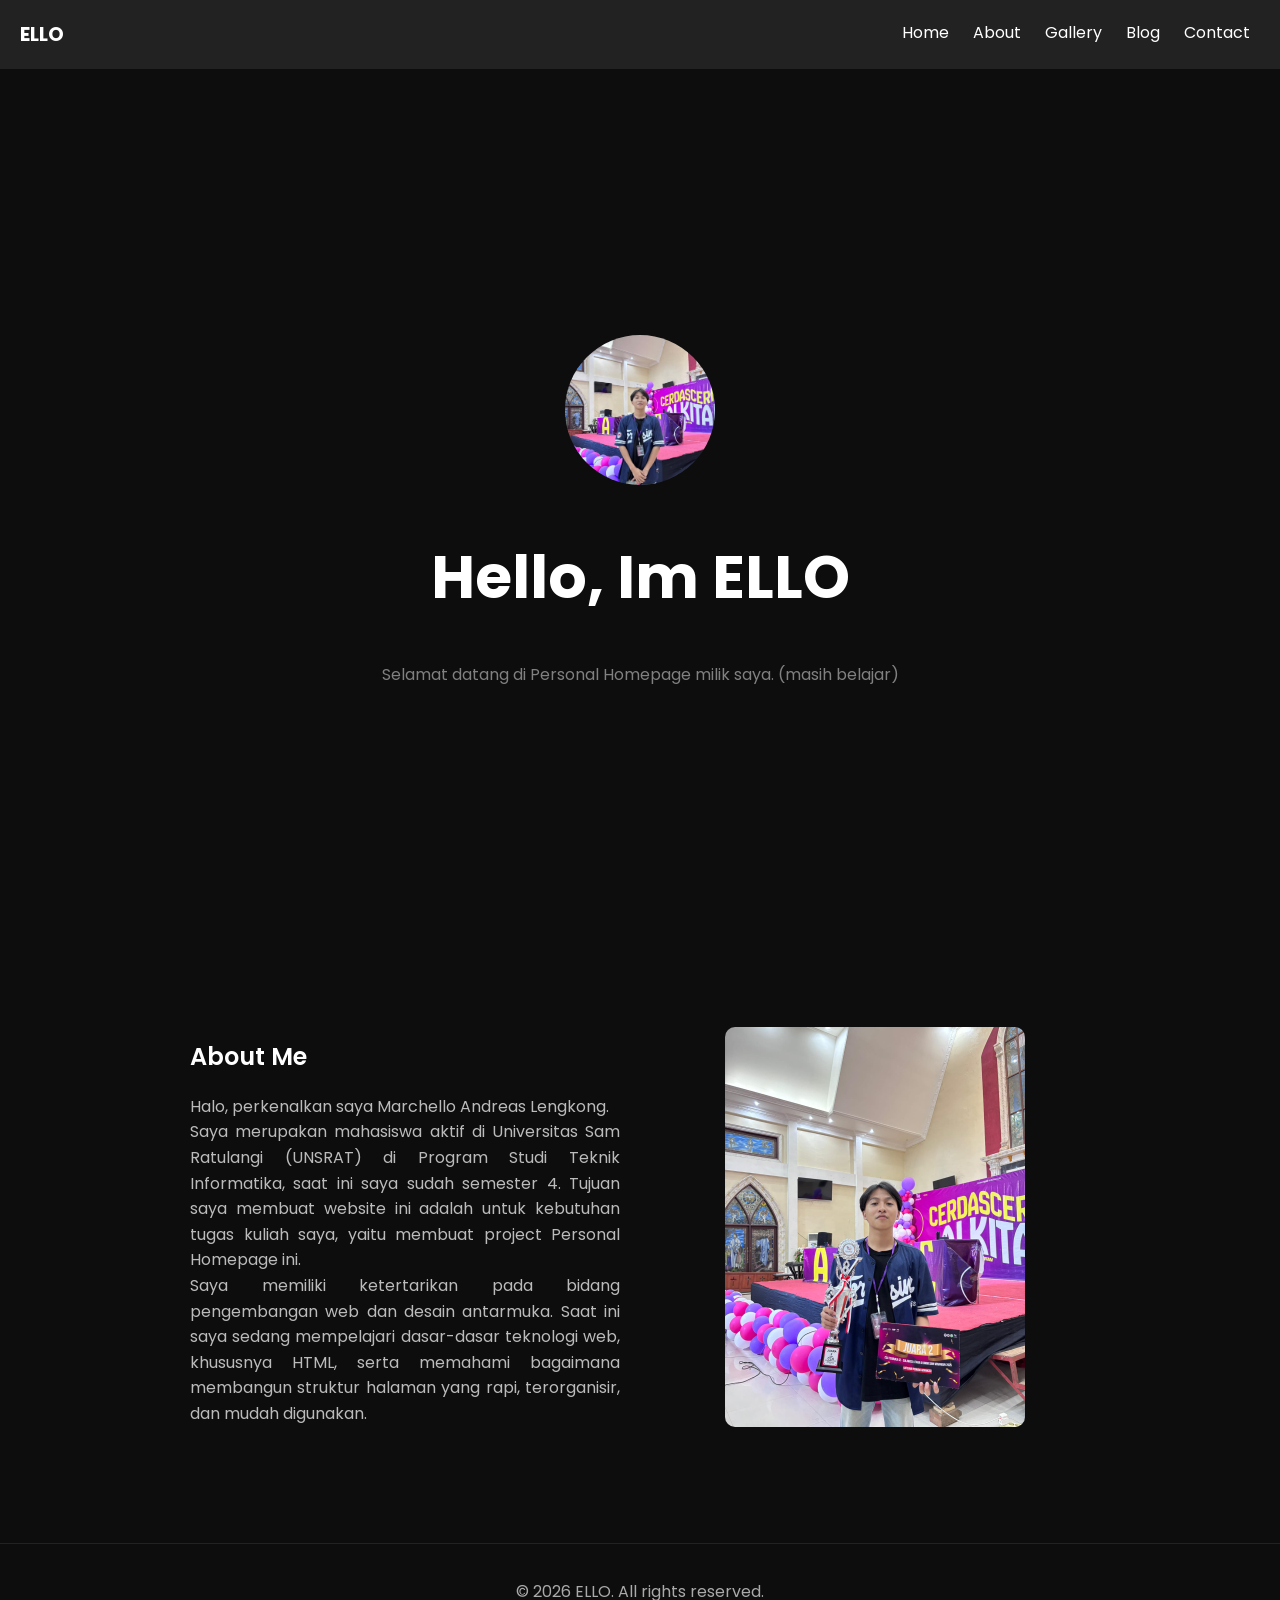
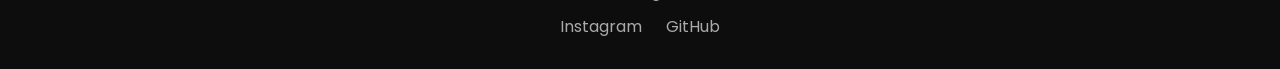
==== index.html @ 56983ca2 "mengubah bagian home" ====
<!DOCTYPE html>
<html lang="en">
<head>
    <meta charset="UTF-8">
    <meta name="viewport" content="width=device-width, initial-scale=1.0">
    <title>Personal Homepage</title>
    <link href="https://fonts.googleapis.com/css2?family=Poppins:wght@300;400;600&display=swap" rel="stylesheet">

</head>
<body style="margin:0; font-family: 'Poppins' ; background:#0d0d0d; color:white;">

<!-- NAVBAR -->
<div style="display:flex; justify-content:space-between; padding:20px; background-color: #222;">
    <a href="#" style="text-decoration: none; color:white; font-weight: bold; font-size: larger;">ELLO</a>
    <div >
        
        <a href="index.html" style="color:white; margin:10px; text-decoration: none;">Home</a>
        <a href="#about" style="color:white; margin:10px; text-decoration: none;">About</a>
        <a href="gallery.html" style="color:white; margin:10px; text-decoration: none;">Gallery</a>
        <a href="blog.html" style="color:white; margin:10px; text-decoration: none;">Blog</a>
        <a href="contact.html" style="color:white; margin:10px; text-decoration: none;">Contact</a>
        
    </div>
</div>

<!-- HERO -->
<div style="height:100vh; display:flex; align-items:center; justify-content:center; text-align:center;">
    <div>
        <img src="images/profile.jpeg" 
             style="width:150px; height:150px; border-radius:50%; object-fit:cover; margin-bottom:px;">
        <h1 style="font-size:60px;">Hello, Im ELLO
        </h1>
        <p style="color:gray;">Selamat datang di Personal Homepage milik saya. (masih belajar)</p>
    </div>
</div>

<!-- ABOUT -->
<div id="about" style="padding:50px; max-width:900px; margin:auto; display:flex; align-items:center; gap:40px;">

    <div style="flex:1;">
        <h2 style="font-weight:600;">About Me</h2>
        <p style="text-align: justify; color:#bbb; line-height:1.6;">
        Halo, perkenalkan saya Marchello Andreas Lengkong. <br>Saya merupakan mahasiswa aktif di Universitas Sam Ratulangi (UNSRAT) di Program Studi Teknik Informatika, saat ini saya sudah semester 4.  Tujuan saya membuat website ini adalah untuk kebutuhan tugas kuliah saya, yaitu membuat project Personal Homepage ini. 
        <br>Saya memiliki ketertarikan pada bidang pengembangan web dan desain antarmuka. Saat ini saya sedang mempelajari dasar-dasar teknologi web, khususnya HTML, serta memahami bagaimana membangun struktur halaman yang rapi, terorganisir, dan mudah digunakan.
    </p>
    </div>

    <div style="flex:1; text-align:center;">
        <img src="images/about.jpeg" 
             style="width:100%; max-width:300px; border-radius:10px; object-fit:cover;">
    </div>
</div>


<!-- FOOTER -->
<footer style="background:#0d0d0d; padding:30px; text-align:center; border-top:1px solid #222; margin-top:50px;">
    
    <p style="margin:5px; color:#aaa;">
        © 2026 ELLO. All rights reserved.
    </p>

    <div style="margin-top:10px;">
        <a href="https://www.instagram.com/ellolengkong" style="color:#aaa; margin:0 10px; text-decoration:none;">Instagram</a>
        <a href="https://github.com/ellolengkong" style="color:#aaa; margin:0 10px; text-decoration:none;">GitHub</a>
    </div>
</footer>
</body>
</html>
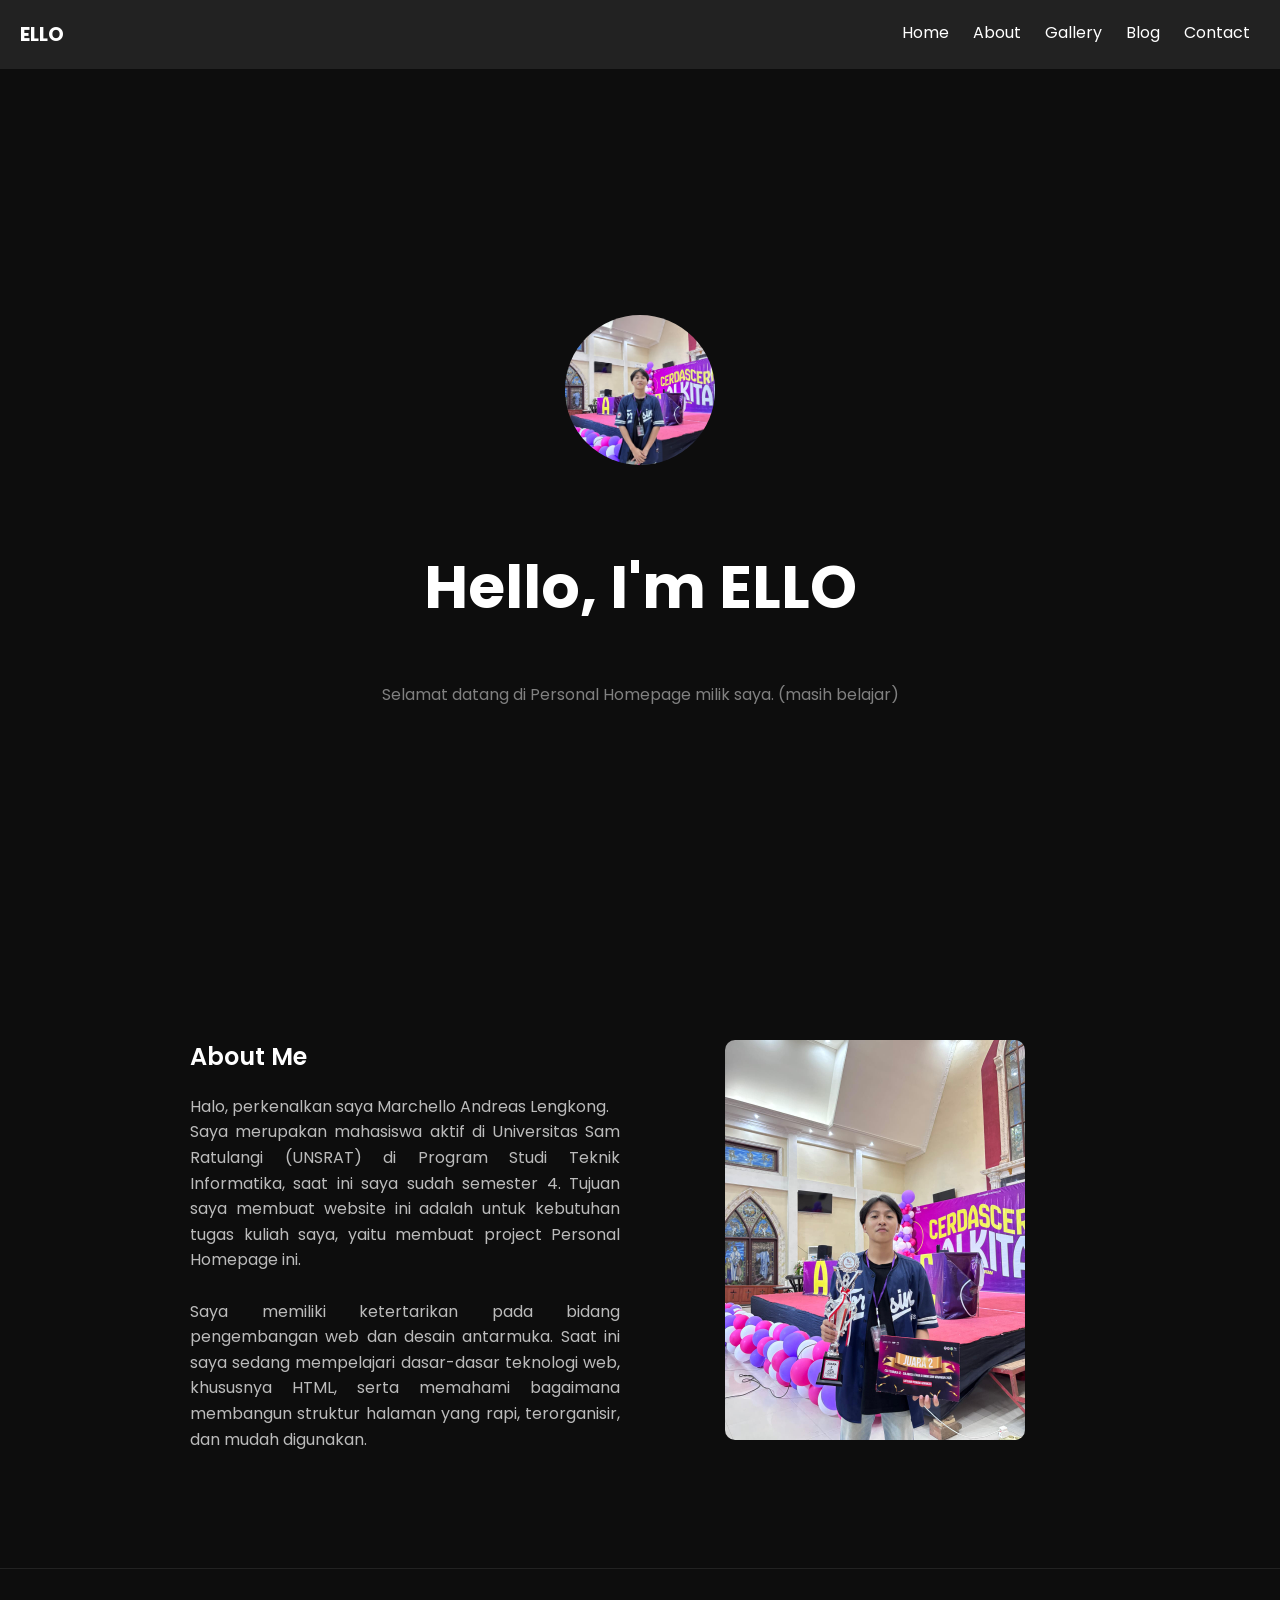
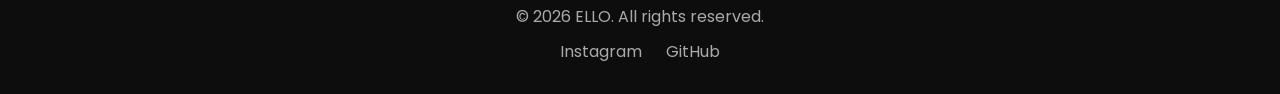
==== commit 3786aec9: "Mengubah format menjadi HTML 5" ====
--- a/index.html
+++ b/index.html
@@ -4,53 +4,62 @@
     <meta charset="UTF-8">
     <meta name="viewport" content="width=device-width, initial-scale=1.0">
     <title>Personal Homepage</title>
+
     <link href="https://fonts.googleapis.com/css2?family=Poppins:wght@300;400;600&display=swap" rel="stylesheet">
+</head>
 
-</head>
-<body style="margin:0; font-family: 'Poppins' ; background:#0d0d0d; color:white;">
+<body style="margin:0; font-family:'Poppins', sans-serif; background:#0d0d0d; color:white;">
 
-<!-- NAVBAR -->
-<div style="display:flex; justify-content:space-between; padding:20px; background-color: #222;">
-    <a href="#" style="text-decoration: none; color:white; font-weight: bold; font-size: larger;">ELLO</a>
-    <div >
-        
-        <a href="index.html" style="color:white; margin:10px; text-decoration: none;">Home</a>
-        <a href="#about" style="color:white; margin:10px; text-decoration: none;">About</a>
-        <a href="gallery.html" style="color:white; margin:10px; text-decoration: none;">Gallery</a>
-        <a href="blog.html" style="color:white; margin:10px; text-decoration: none;">Blog</a>
-        <a href="contact.html" style="color:white; margin:10px; text-decoration: none;">Contact</a>
-        
-    </div>
-</div>
+<!-- HEADER -->
+<header style="display:flex; justify-content:space-between; padding:20px; background:#222;">
+    <a href="#" style="text-decoration:none; color:white; font-weight:bold; font-size:larger;">ELLO</a>
 
-<!-- HERO -->
-<div style="height:100vh; display:flex; align-items:center; justify-content:center; text-align:center;">
-    <div>
-        <img src="images/profile.jpeg" 
-             style="width:150px; height:150px; border-radius:50%; object-fit:cover; margin-bottom:px;">
-        <h1 style="font-size:60px;">Hello, Im ELLO
-        </h1>
-        <p style="color:gray;">Selamat datang di Personal Homepage milik saya. (masih belajar)</p>
-    </div>
-</div>
+    <nav>
+        <a href="index.html" style="color:white; margin:10px; text-decoration:none;">Home</a>
+        <a href="#about" style="color:white; margin:10px; text-decoration:none;">About</a>
+        <a href="gallery.html" style="color:white; margin:10px; text-decoration:none;">Gallery</a>
+        <a href="blog.html" style="color:white; margin:10px; text-decoration:none;">Blog</a>
+        <a href="contact.html" style="color:white; margin:10px; text-decoration:none;">Contact</a>
+    </nav>
+</header>
 
-<!-- ABOUT -->
-<div id="about" style="padding:50px; max-width:900px; margin:auto; display:flex; align-items:center; gap:40px;">
+<!-- MAIN CONTENT -->
+<main>
 
-    <div style="flex:1;">
-        <h2 style="font-weight:600;">About Me</h2>
-        <p style="text-align: justify; color:#bbb; line-height:1.6;">
-        Halo, perkenalkan saya Marchello Andreas Lengkong. <br>Saya merupakan mahasiswa aktif di Universitas Sam Ratulangi (UNSRAT) di Program Studi Teknik Informatika, saat ini saya sudah semester 4.  Tujuan saya membuat website ini adalah untuk kebutuhan tugas kuliah saya, yaitu membuat project Personal Homepage ini. 
-        <br>Saya memiliki ketertarikan pada bidang pengembangan web dan desain antarmuka. Saat ini saya sedang mempelajari dasar-dasar teknologi web, khususnya HTML, serta memahami bagaimana membangun struktur halaman yang rapi, terorganisir, dan mudah digunakan.
-    </p>
-    </div>
+    <!-- HERO -->
+    <section style="height:100vh; display:flex; align-items:center; justify-content:center; text-align:center;">
+        <div>
+            <img src="images/profile.jpeg"
+                 style="width:150px; height:150px; border-radius:50%; object-fit:cover; margin-bottom:20px;">
 
-    <div style="flex:1; text-align:center;">
-        <img src="images/about.jpeg" 
-             style="width:100%; max-width:300px; border-radius:10px; object-fit:cover;">
-    </div>
-</div>
+            <h1 style="font-size:60px;">Hello, I'm ELLO</h1>
+            <p style="color:gray;">Selamat datang di Personal Homepage milik saya. (masih belajar)</p>
+        </div>
+    </section>
 
+    <!-- ABOUT -->
+    <section id="about" style="padding:50px; max-width:900px; margin:auto; display:flex; align-items:center; gap:40px;">
+
+        <!-- TEXT -->
+        <article style="flex:1;">
+            <h2 style="font-weight:600;">About Me</h2>
+            <p style="text-align:justify; color:#bbb; line-height:1.6;">
+                Halo, perkenalkan saya Marchello Andreas Lengkong. <br>
+                Saya merupakan mahasiswa aktif di Universitas Sam Ratulangi (UNSRAT) di Program Studi Teknik Informatika, saat ini saya sudah semester 4. Tujuan saya membuat website ini adalah untuk kebutuhan tugas kuliah saya, yaitu membuat project Personal Homepage ini.
+                <br><br>
+                Saya memiliki ketertarikan pada bidang pengembangan web dan desain antarmuka. Saat ini saya sedang mempelajari dasar-dasar teknologi web, khususnya HTML, serta memahami bagaimana membangun struktur halaman yang rapi, terorganisir, dan mudah digunakan.
+            </p>
+        </article>
+
+        <!-- IMAGE -->
+        <aside style="flex:1; text-align:center;">
+            <img src="images/about.jpeg"
+                 style="width:100%; max-width:300px; border-radius:10px; object-fit:cover;">
+        </aside>
+
+    </section>
+
+</main>
 
 <!-- FOOTER -->
 <footer style="background:#0d0d0d; padding:30px; text-align:center; border-top:1px solid #222; margin-top:50px;">
@@ -63,6 +72,8 @@
         <a href="https://www.instagram.com/ellolengkong" style="color:#aaa; margin:0 10px; text-decoration:none;">Instagram</a>
         <a href="https://github.com/ellolengkong" style="color:#aaa; margin:0 10px; text-decoration:none;">GitHub</a>
     </div>
+
 </footer>
+
 </body>
 </html>
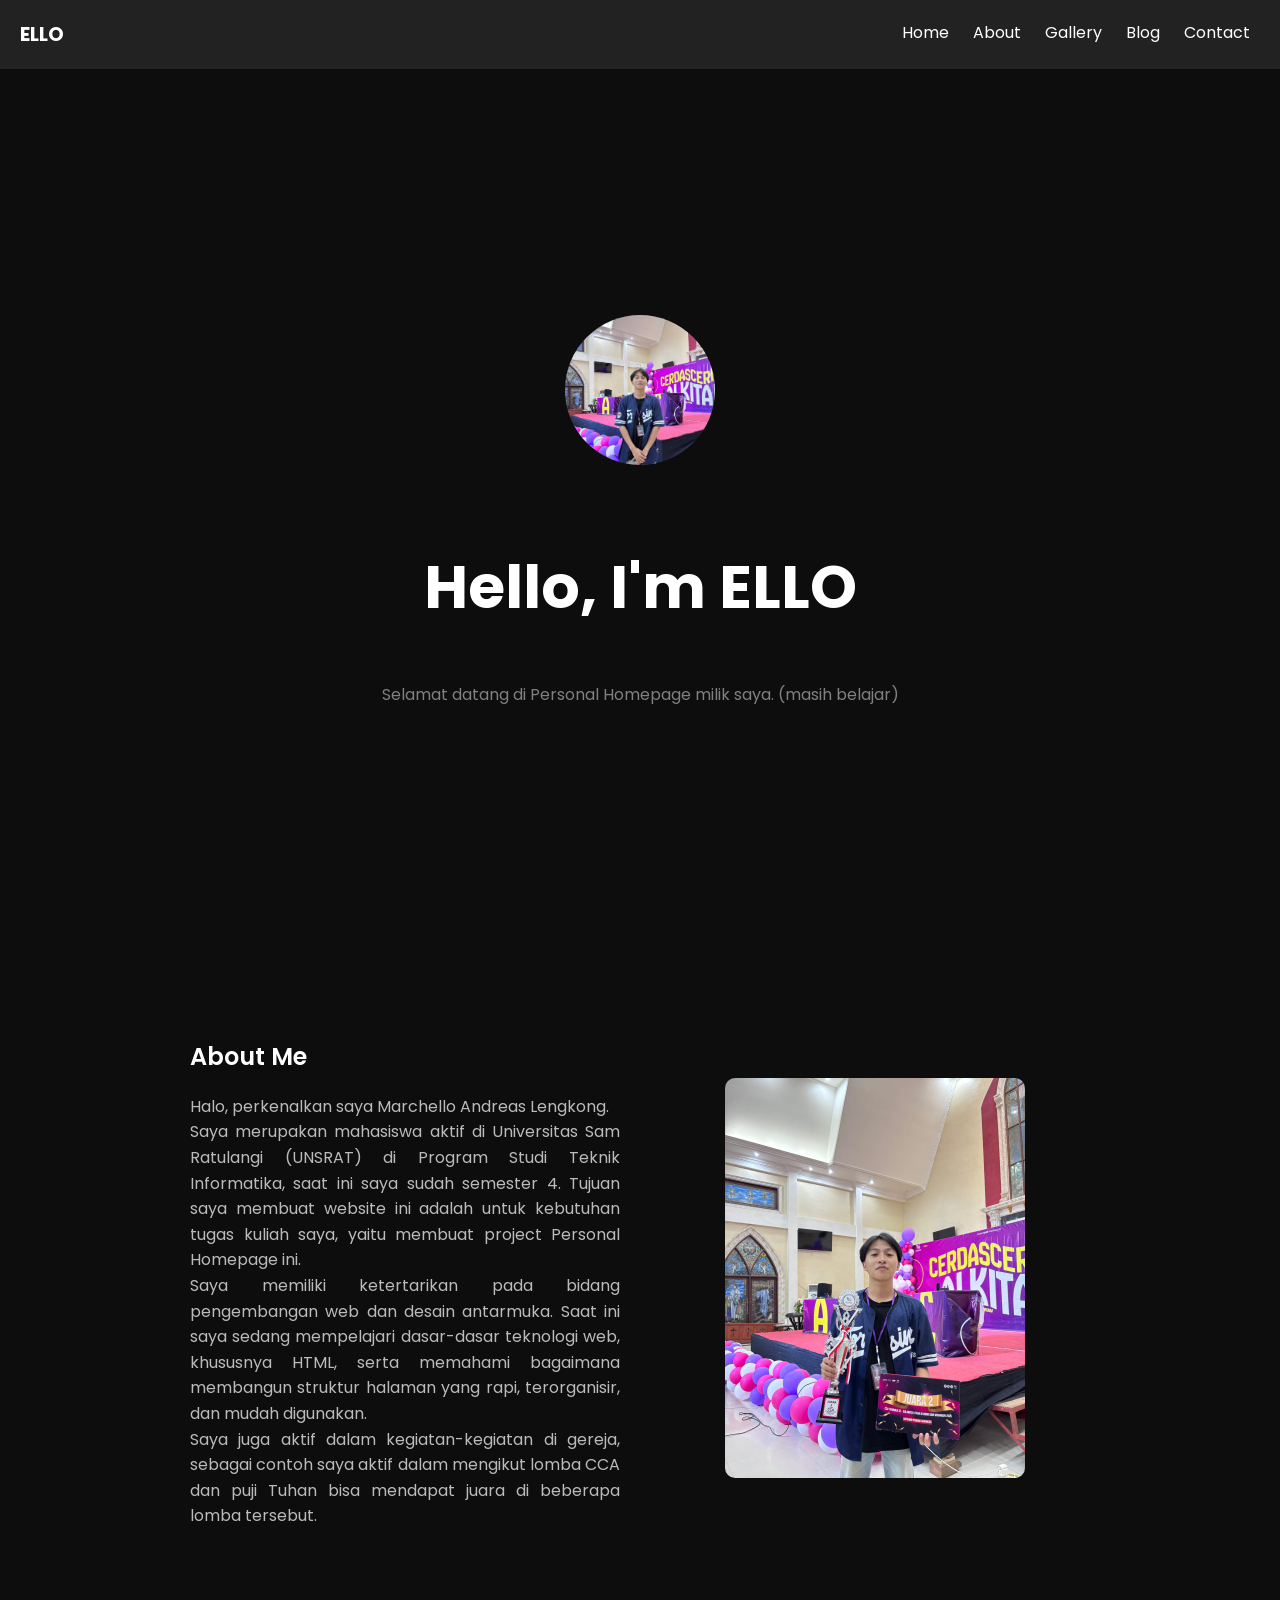
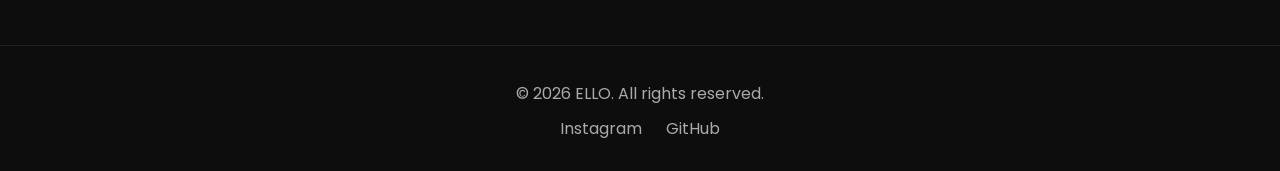
==== commit 18f3aab6: "menambah bagian About" ====
--- a/index.html
+++ b/index.html
@@ -46,8 +46,9 @@
             <p style="text-align:justify; color:#bbb; line-height:1.6;">
                 Halo, perkenalkan saya Marchello Andreas Lengkong. <br>
                 Saya merupakan mahasiswa aktif di Universitas Sam Ratulangi (UNSRAT) di Program Studi Teknik Informatika, saat ini saya sudah semester 4. Tujuan saya membuat website ini adalah untuk kebutuhan tugas kuliah saya, yaitu membuat project Personal Homepage ini.
-                <br><br>
-                Saya memiliki ketertarikan pada bidang pengembangan web dan desain antarmuka. Saat ini saya sedang mempelajari dasar-dasar teknologi web, khususnya HTML, serta memahami bagaimana membangun struktur halaman yang rapi, terorganisir, dan mudah digunakan.
+                <br>
+                Saya memiliki ketertarikan pada bidang pengembangan web dan desain antarmuka. Saat ini saya sedang mempelajari dasar-dasar teknologi web, khususnya HTML, serta memahami bagaimana membangun struktur halaman yang rapi, terorganisir, dan mudah digunakan.<br>
+                Saya juga aktif dalam kegiatan-kegiatan di gereja, sebagai contoh saya aktif dalam mengikut lomba CCA dan puji Tuhan bisa mendapat juara di beberapa lomba tersebut.
             </p>
         </article>
 
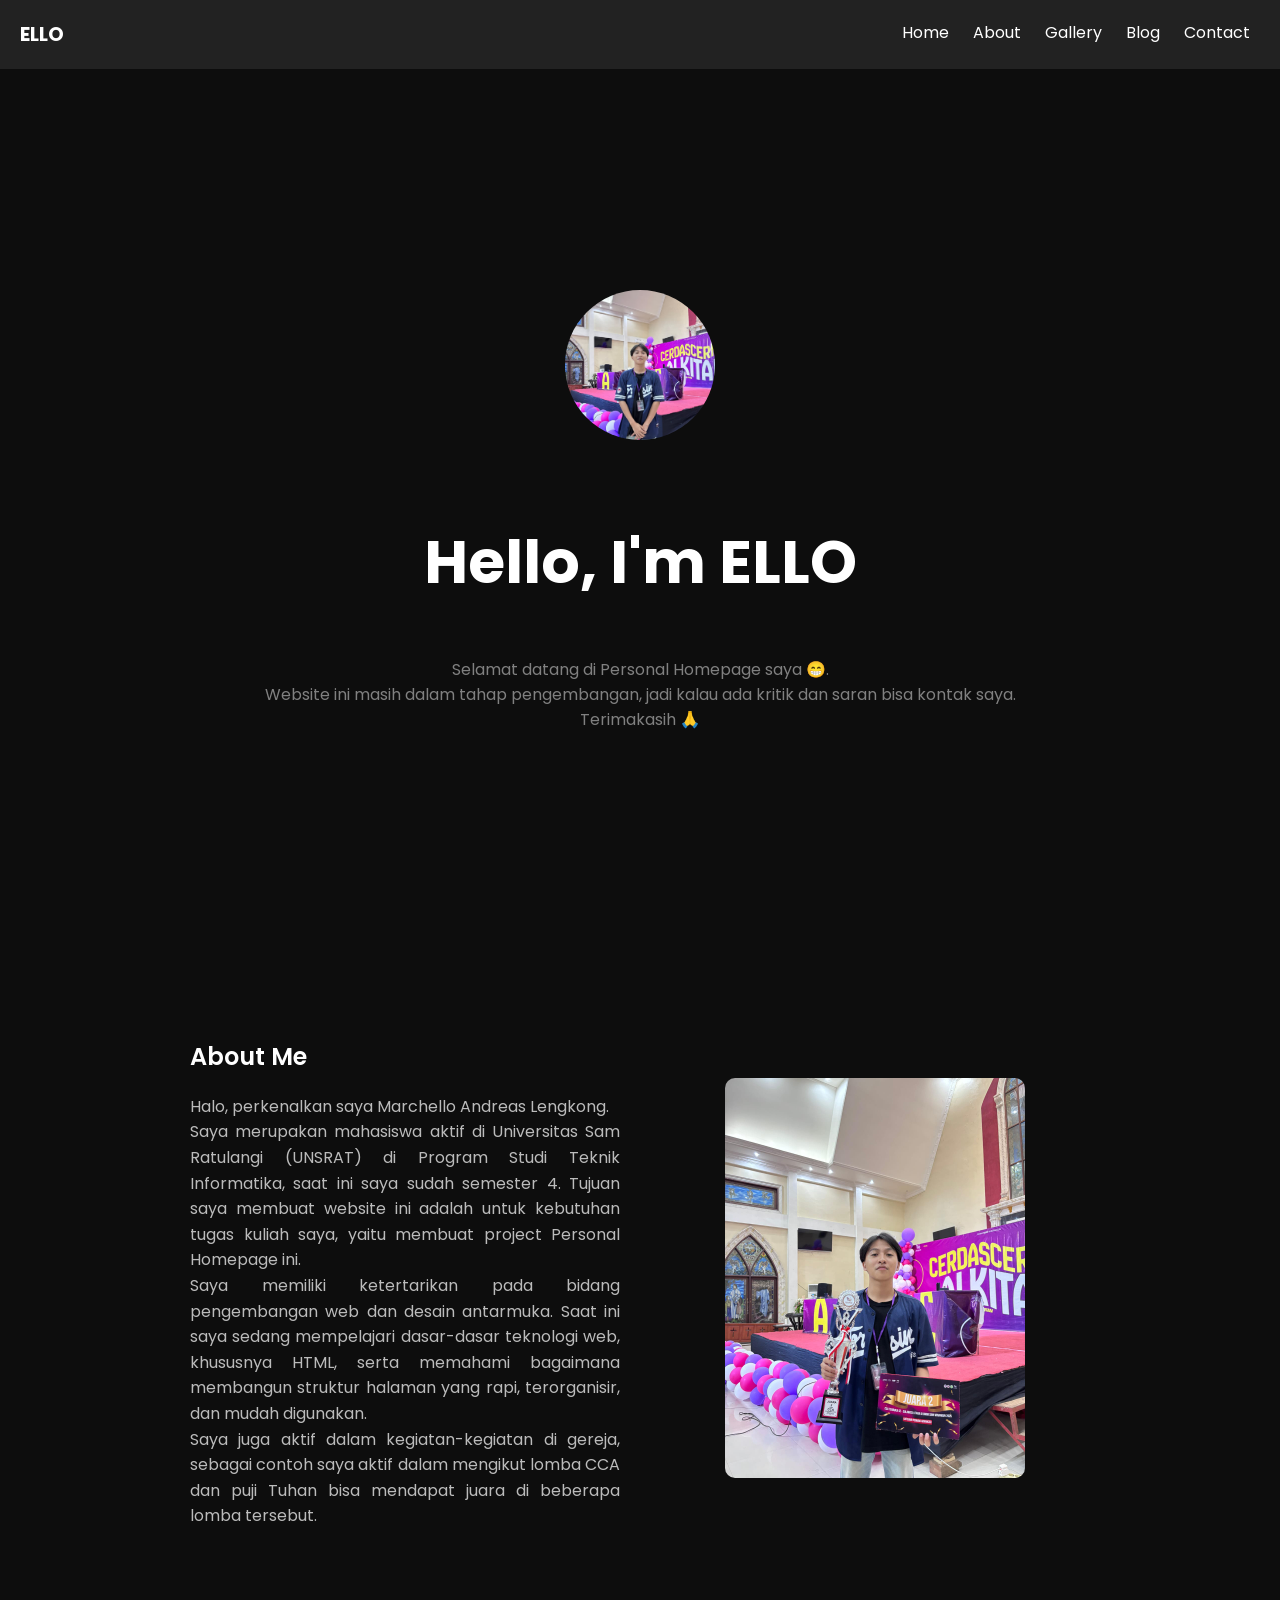
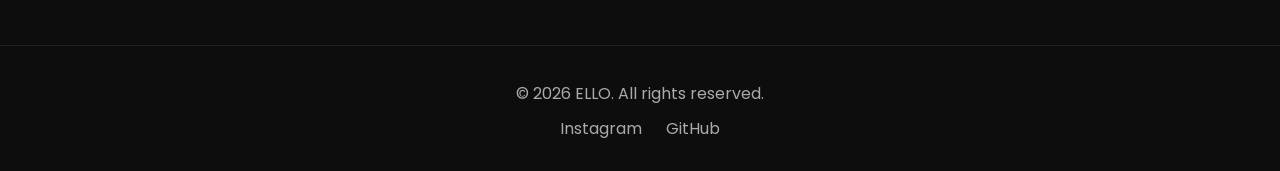
==== commit d7c57965: "menambahkan kata-kata di bagian Home" ====
--- a/index.html
+++ b/index.html
@@ -33,7 +33,10 @@
                  style="width:150px; height:150px; border-radius:50%; object-fit:cover; margin-bottom:20px;">
 
             <h1 style="font-size:60px;">Hello, I'm ELLO</h1>
-            <p style="color:gray;">Selamat datang di Personal Homepage milik saya. (masih belajar)</p>
+            <p style="color:gray;">Selamat datang di Personal Homepage saya 😁.<br>
+            Website ini masih dalam tahap pengembangan, jadi kalau ada kritik dan saran bisa kontak saya. <br>
+            Terimakasih 🙏
+            </p>
         </div>
     </section>
 
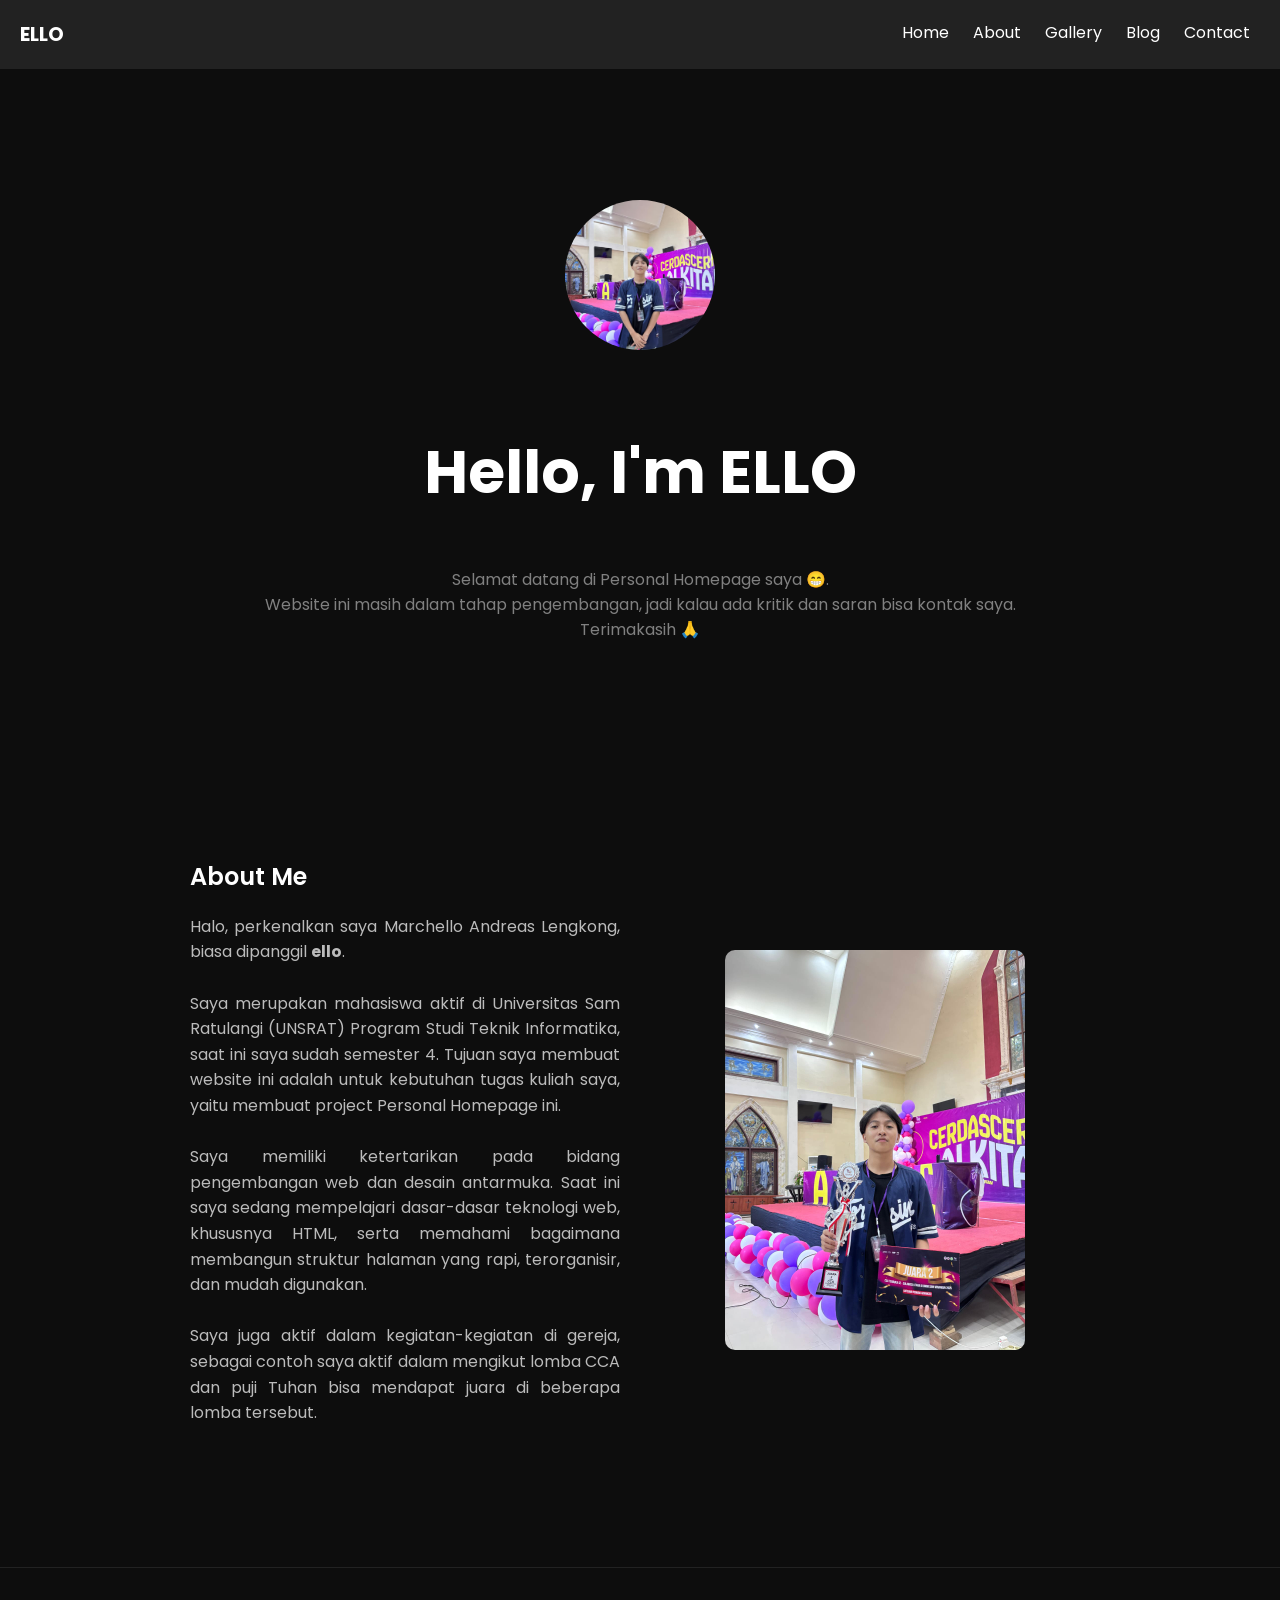
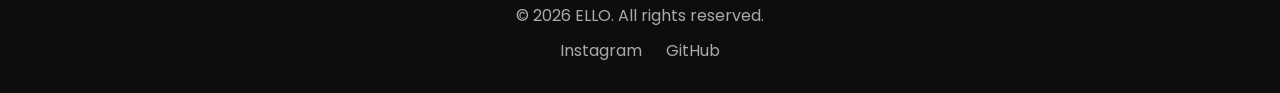
==== commit 3e0e55a2: "mengganti foto gallery dan juga mengubah beberapa kata di index" ====
--- a/index.html
+++ b/index.html
@@ -27,7 +27,7 @@
 <main>
 
     <!-- HERO -->
-    <section style="height:100vh; display:flex; align-items:center; justify-content:center; text-align:center;">
+    <section style="height:80vh; display:flex; align-items:center; justify-content:center; text-align:center;">
         <div>
             <img src="images/profile.jpeg"
                  style="width:150px; height:150px; border-radius:50%; object-fit:cover; margin-bottom:20px;">
@@ -47,11 +47,11 @@
         <article style="flex:1;">
             <h2 style="font-weight:600;">About Me</h2>
             <p style="text-align:justify; color:#bbb; line-height:1.6;">
-                Halo, perkenalkan saya Marchello Andreas Lengkong. <br>
-                Saya merupakan mahasiswa aktif di Universitas Sam Ratulangi (UNSRAT) di Program Studi Teknik Informatika, saat ini saya sudah semester 4. Tujuan saya membuat website ini adalah untuk kebutuhan tugas kuliah saya, yaitu membuat project Personal Homepage ini.
-                <br>
-                Saya memiliki ketertarikan pada bidang pengembangan web dan desain antarmuka. Saat ini saya sedang mempelajari dasar-dasar teknologi web, khususnya HTML, serta memahami bagaimana membangun struktur halaman yang rapi, terorganisir, dan mudah digunakan.<br>
-                Saya juga aktif dalam kegiatan-kegiatan di gereja, sebagai contoh saya aktif dalam mengikut lomba CCA dan puji Tuhan bisa mendapat juara di beberapa lomba tersebut.
+                Halo, perkenalkan saya Marchello Andreas Lengkong, biasa dipanggil <b>ello</b>. <br><br>
+                Saya merupakan mahasiswa aktif di Universitas Sam Ratulangi (UNSRAT) Program Studi Teknik Informatika, saat ini saya sudah semester 4. Tujuan saya membuat website ini adalah untuk kebutuhan tugas kuliah saya, yaitu membuat project Personal Homepage ini.
+                <br><br>
+                Saya memiliki ketertarikan pada bidang pengembangan web dan desain antarmuka. Saat ini saya sedang mempelajari dasar-dasar teknologi web, khususnya HTML, serta memahami bagaimana membangun struktur halaman yang rapi, terorganisir, dan mudah digunakan.<br><br>
+                Saya juga aktif dalam kegiatan-kegiatan di gereja, sebagai contoh saya aktif dalam mengikut lomba CCA dan puji Tuhan bisa mendapat juara di beberapa lomba tersebut.<br><br>
             </p>
         </article>
 
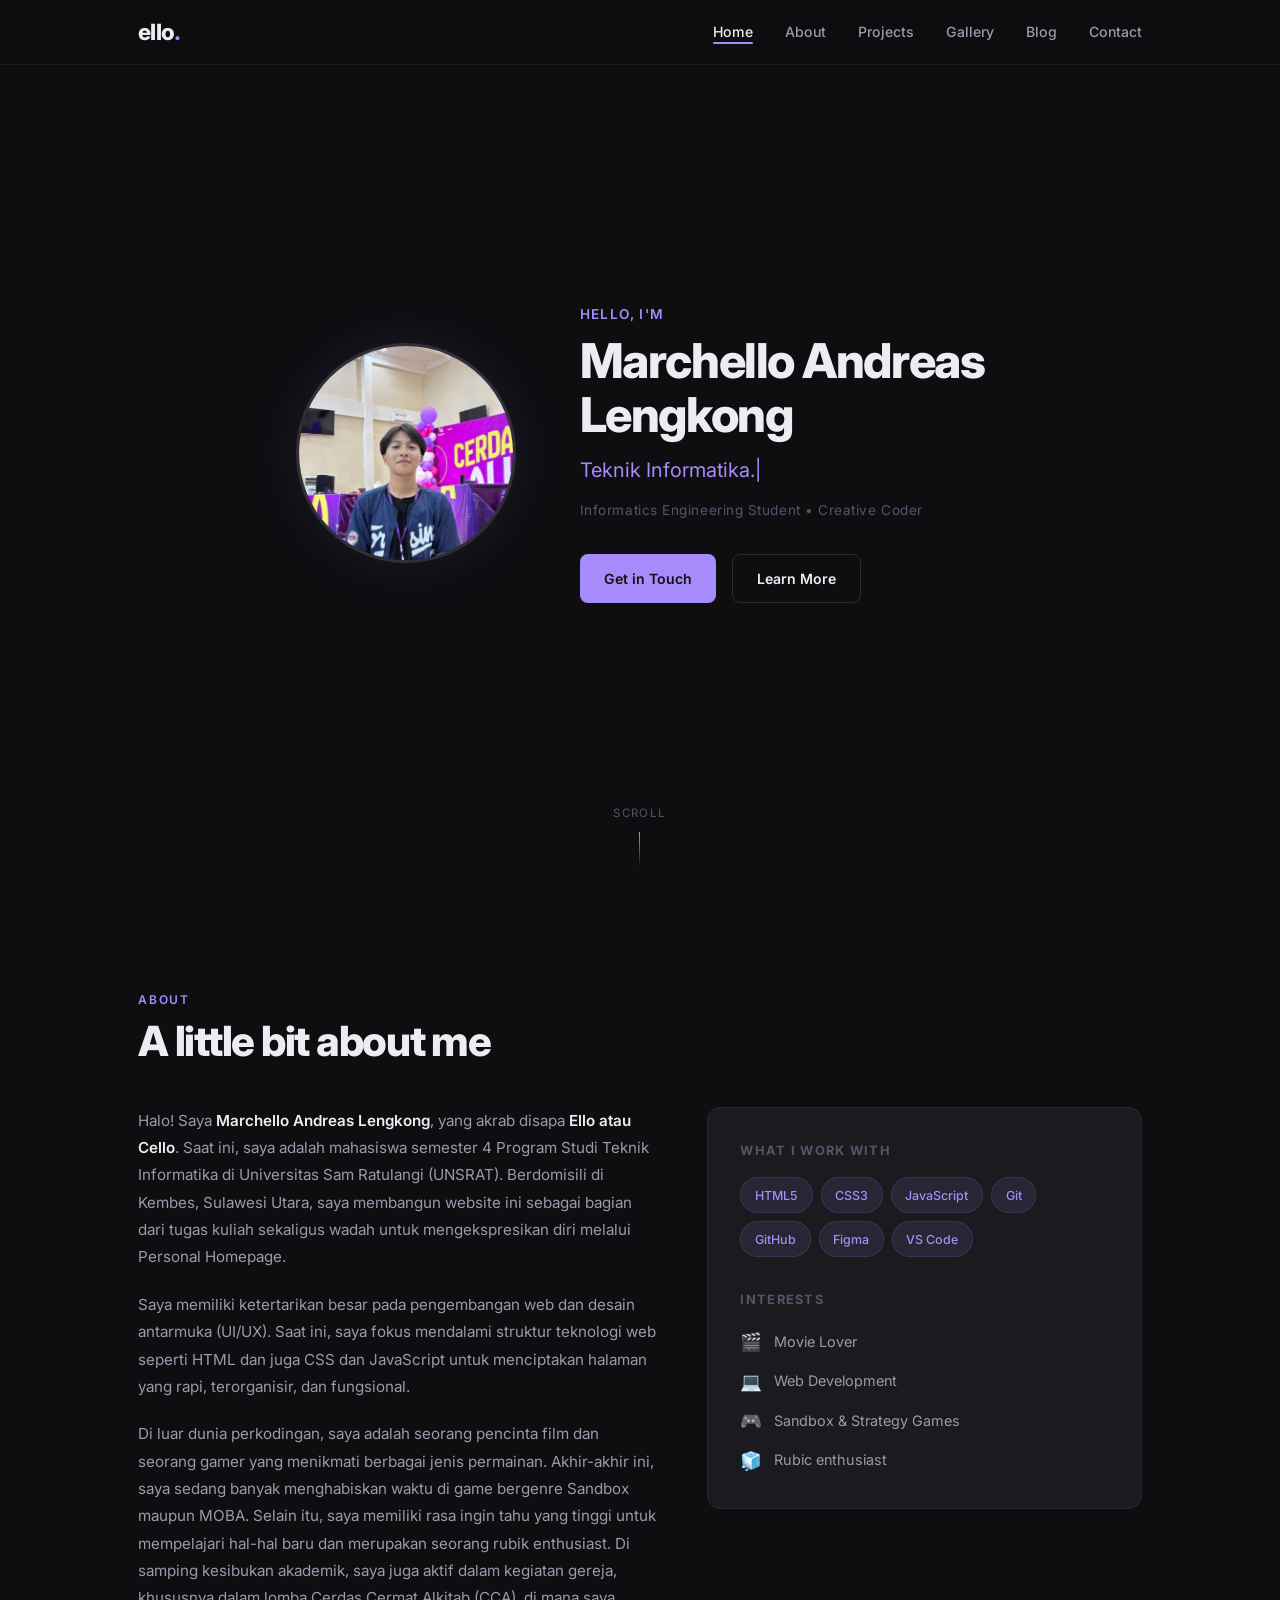
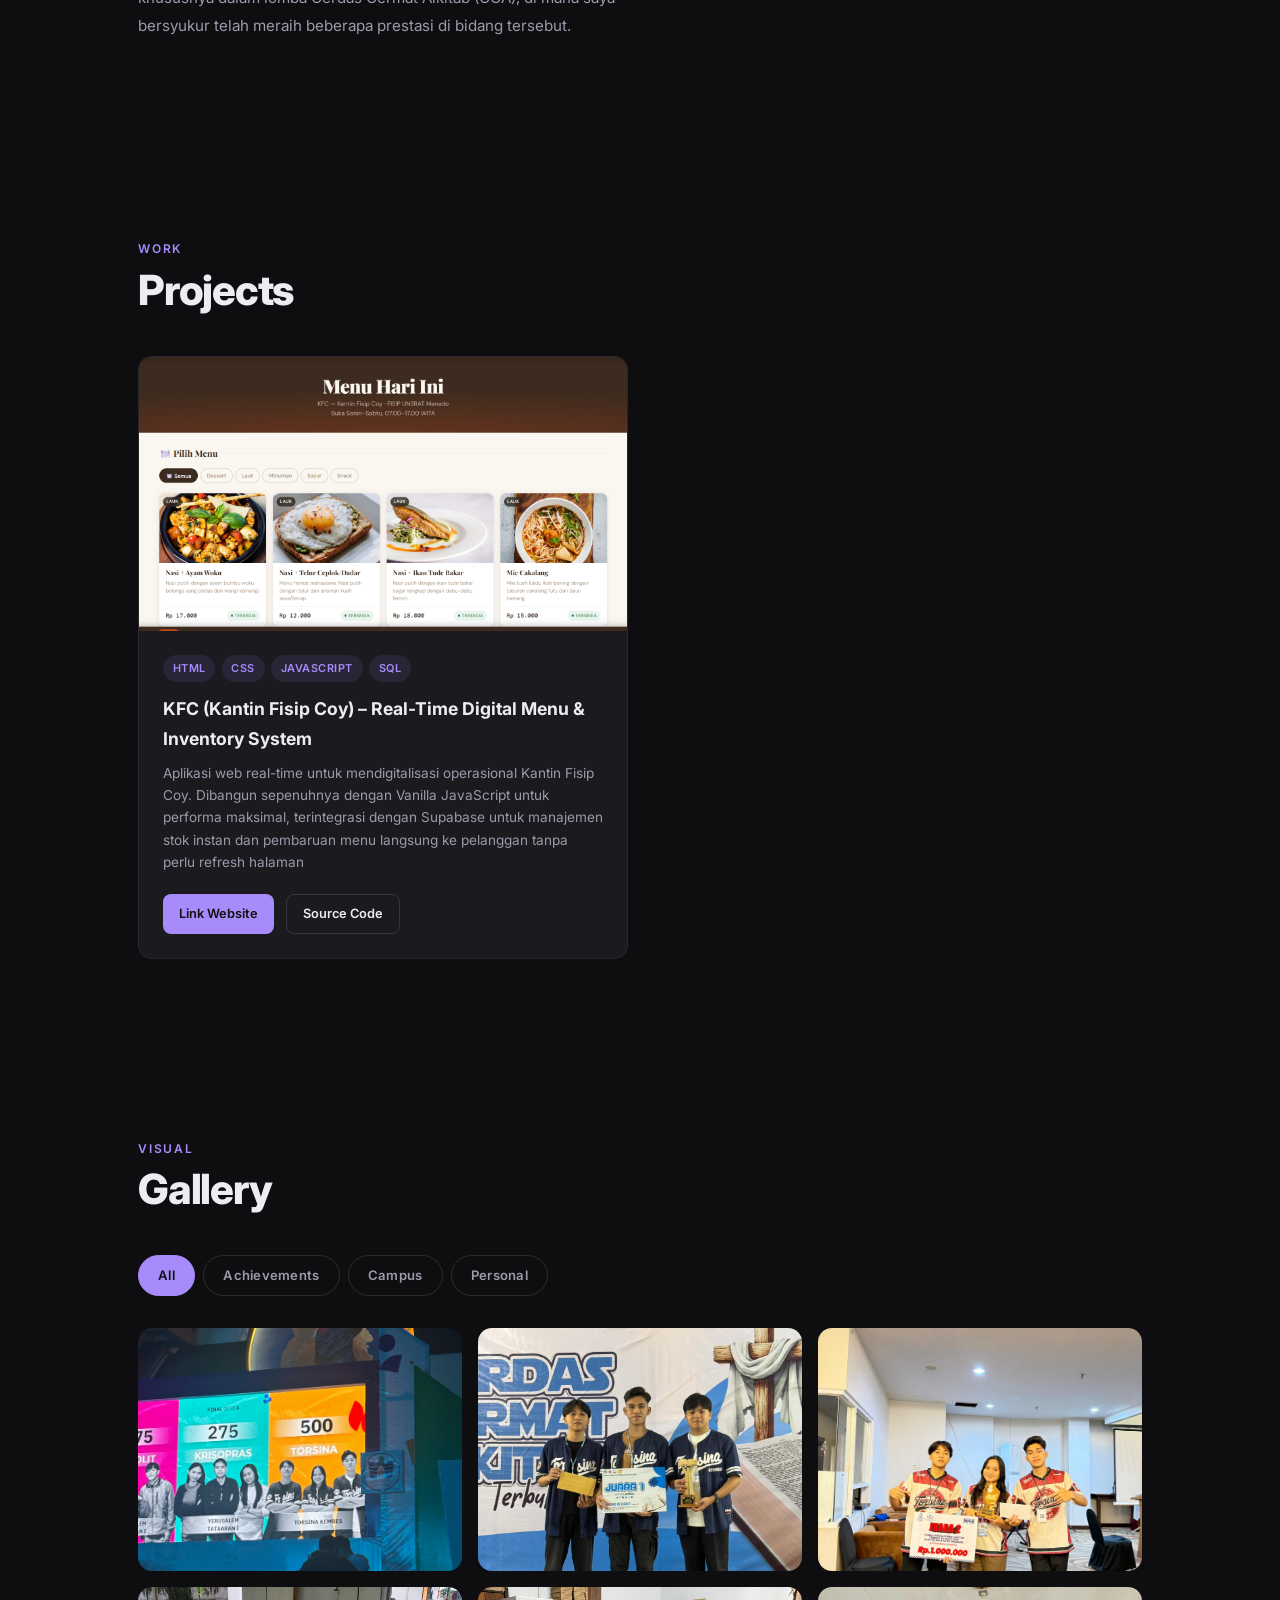
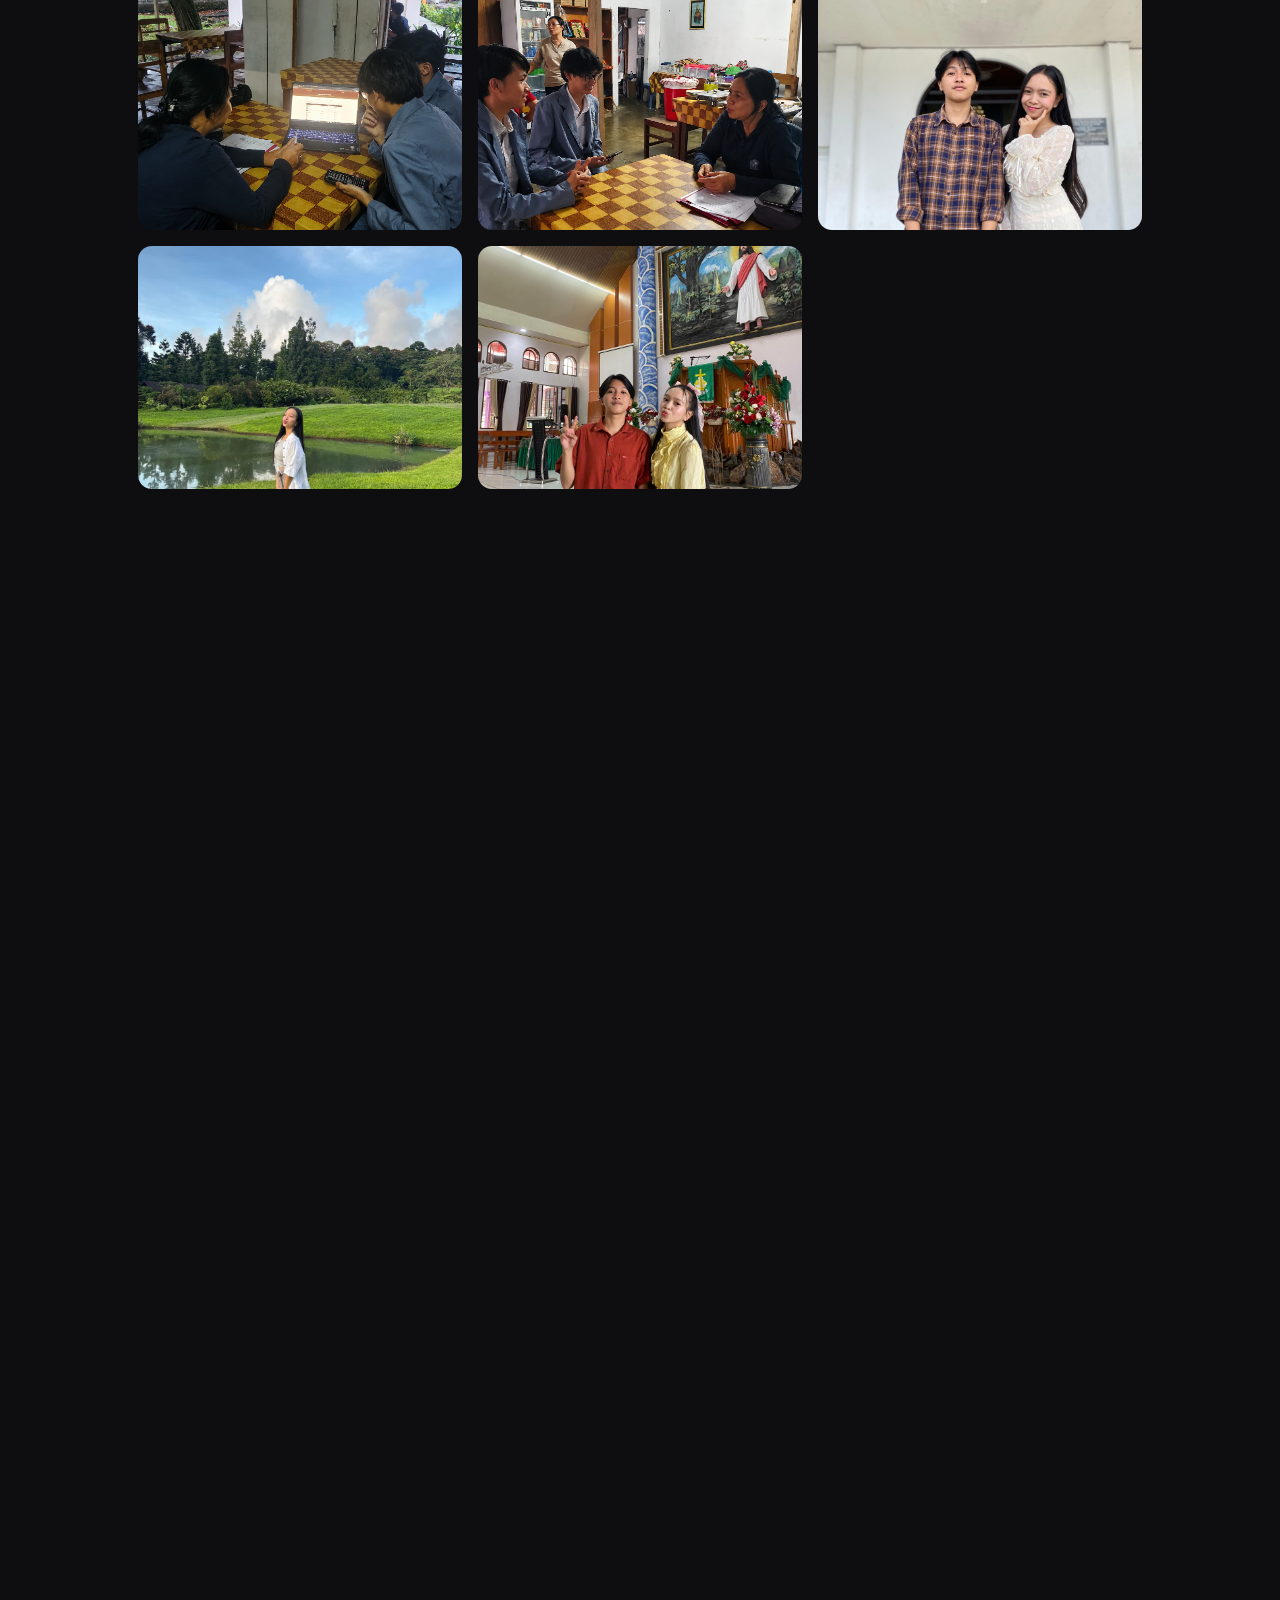
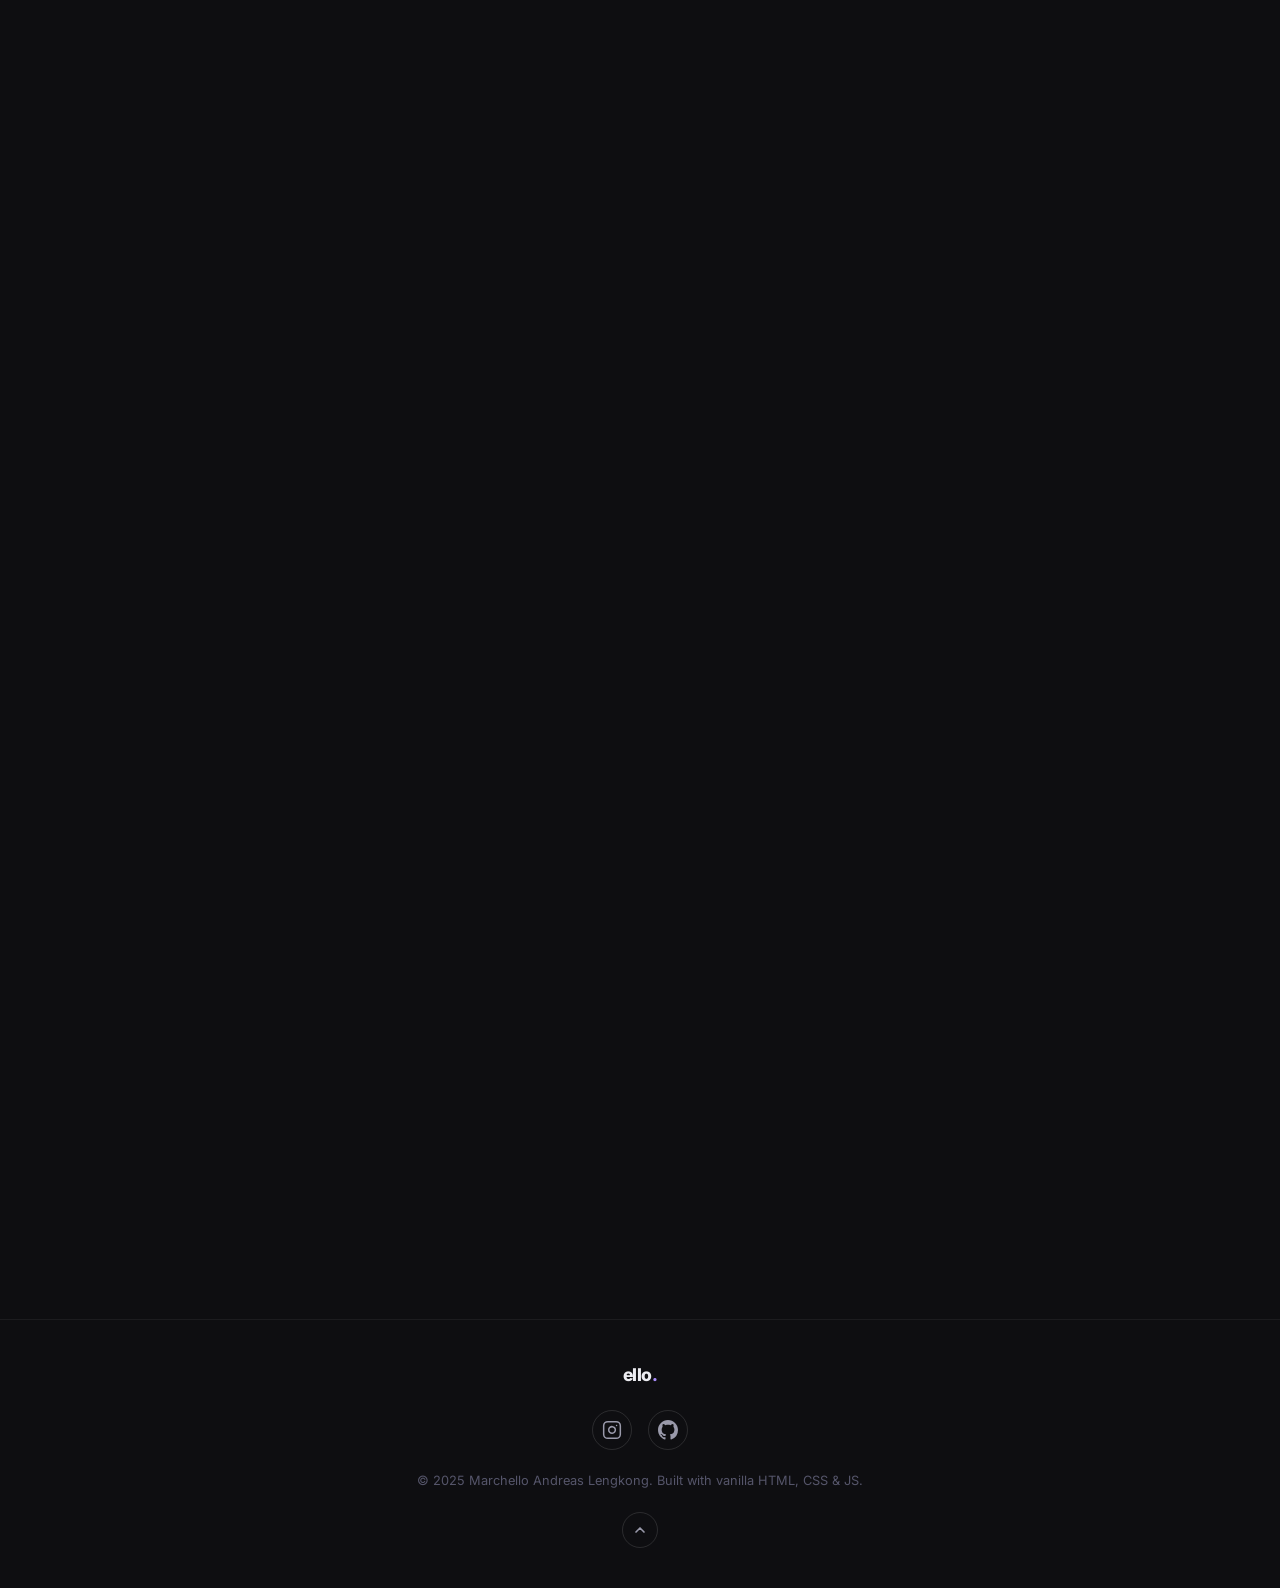
==== commit c815bed7: "Rombak dari awal dengan sudah memakai css dan js" ====
--- a/index.html
+++ b/index.html
@@ -1,83 +1,510 @@
 <!DOCTYPE html>
 <html lang="en">
+
 <head>
-    <meta charset="UTF-8">
-    <meta name="viewport" content="width=device-width, initial-scale=1.0">
-    <title>Personal Homepage</title>
-
-    <link href="https://fonts.googleapis.com/css2?family=Poppins:wght@300;400;600&display=swap" rel="stylesheet">
+  <meta charset="UTF-8" />
+  <meta name="viewport" content="width=device-width, initial-scale=1.0" />
+  <meta name="description"
+    content="Portfolio of Marchello Andreas Lengkong — Informatics Engineering student, creative coder, and cinema enthusiast." />
+  <title>Ello — Portfolio</title>
+
+  <!-- Google Fonts: Inter -->
+  <link rel="preconnect" href="https://fonts.googleapis.com" />
+  <link rel="preconnect" href="https://fonts.gstatic.com" crossorigin />
+  <link href="https://fonts.googleapis.com/css2?family=Inter:wght@300;400;500;600;700;800&display=swap"
+    rel="stylesheet" />
+
+  <link rel="stylesheet" href="style.css" />
 </head>
 
-<body style="margin:0; font-family:'Poppins', sans-serif; background:#0d0d0d; color:white;">
-
-<!-- HEADER -->
-<header style="display:flex; justify-content:space-between; padding:20px; background:#222;">
-    <a href="#" style="text-decoration:none; color:white; font-weight:bold; font-size:larger;">ELLO</a>
-
-    <nav>
-        <a href="index.html" style="color:white; margin:10px; text-decoration:none;">Home</a>
-        <a href="#about" style="color:white; margin:10px; text-decoration:none;">About</a>
-        <a href="gallery.html" style="color:white; margin:10px; text-decoration:none;">Gallery</a>
-        <a href="blog.html" style="color:white; margin:10px; text-decoration:none;">Blog</a>
-        <a href="contact.html" style="color:white; margin:10px; text-decoration:none;">Contact</a>
+<body>
+
+  <!-- ═══════════════════════════════════════════
+       NAVIGATION
+  ═══════════════════════════════════════════ -->
+  <header id="site-header">
+    <nav class="navbar">
+      <a href="#" class="nav-logo">ello<span class="dot">.</span></a>
+
+      <button class="nav-toggle" id="nav-toggle" aria-label="Toggle navigation">
+        <span></span><span></span><span></span>
+      </button>
+
+      <ul class="nav-links" id="nav-links">
+        <li><a href="#home" class="nav-link active">Home</a></li>
+        <li><a href="#about" class="nav-link">About</a></li>
+        <li><a href="#projects" class="nav-link">Projects</a></li>
+        <li><a href="#gallery" class="nav-link">Gallery</a></li>
+        <li><a href="#blog" class="nav-link">Blog</a></li>
+        <li><a href="#contact" class="nav-link">Contact</a></li>
+      </ul>
     </nav>
-</header>
-
-<!-- MAIN CONTENT -->
-<main>
-
-    <!-- HERO -->
-    <section style="height:80vh; display:flex; align-items:center; justify-content:center; text-align:center;">
-        <div>
-            <img src="images/profile.jpeg"
-                 style="width:150px; height:150px; border-radius:50%; object-fit:cover; margin-bottom:20px;">
-
-            <h1 style="font-size:60px;">Hello, I'm ELLO</h1>
-            <p style="color:gray;">Selamat datang di Personal Homepage saya 😁.<br>
-            Website ini masih dalam tahap pengembangan, jadi kalau ada kritik dan saran bisa kontak saya. <br>
-            Terimakasih 🙏
+  </header>
+
+
+  <!-- ═══════════════════════════════════════════
+       SECTION 1 — HERO
+  ═══════════════════════════════════════════ -->
+  <section id="home" class="section hero-section">
+    <div class="container hero-grid">
+
+      <!-- Profile photo with glow + floating animation -->
+      <div class="hero-image-wrapper reveal">
+        <div class="profile-glow"></div>
+        <img src="images/profile.jpeg" alt="Profile photo of Marchello Andreas Lengkong" class="profile-photo" />
+      </div>
+
+      <div class="hero-text reveal">
+        <p class="hero-greeting">Hello, I'm</p>
+        <h1 class="hero-name">Marchello Andreas<br />Lengkong</h1>
+
+        <!-- Typing animation headline -->
+        <p class="hero-tagline">
+          <span id="typed-text" class="typed"></span><span class="cursor">|</span>
+        </p>
+
+        <p class="hero-subtitle">
+          Informatics Engineering Student &bull; Creative Coder
+        </p>
+
+        <div class="hero-cta">
+          <a href="#contact" class="btn btn-primary">Get in Touch</a>
+          <a href="#about" class="btn btn-outline">Learn More</a>
+        </div>
+      </div>
+    </div>
+
+    <!-- Decorative scroll indicator -->
+    <div class="scroll-indicator">
+      <span>Scroll</span>
+      <div class="scroll-line"></div>
+    </div>
+  </section>
+
+
+  <!-- ═══════════════════════════════════════════
+       SECTION 2 — ABOUT ME
+  ═══════════════════════════════════════════ -->
+  <section id="about" class="section">
+    <div class="container">
+      <p class="section-label reveal">About</p>
+      <h2 class="section-title reveal">A little bit about me</h2>
+
+      <div class="about-grid">
+        <div class="about-text reveal">
+          <p>
+            Halo! Saya <strong>Marchello Andreas Lengkong</strong>, yang akrab disapa <strong>Ello atau Cello</strong>.
+            Saat ini, saya adalah mahasiswa semester 4
+            Program Studi Teknik Informatika di Universitas Sam Ratulangi (UNSRAT). Berdomisili di Kembes, Sulawesi
+            Utara,
+            saya membangun website ini sebagai bagian dari tugas kuliah sekaligus wadah untuk mengekspresikan diri
+            melalui
+            Personal Homepage.
+          </p>
+          <p>
+            Saya memiliki ketertarikan besar pada pengembangan web dan desain antarmuka (UI/UX). Saat ini, saya fokus
+            mendalami
+            struktur teknologi web seperti HTML dan juga CSS dan JavaScript untuk menciptakan halaman yang rapi,
+            terorganisir, dan fungsional.
+          </p>
+          <p>
+            Di luar dunia perkodingan, saya adalah seorang pencinta film dan seorang gamer yang menikmati berbagai jenis
+            permainan. Akhir-akhir ini, saya sedang banyak menghabiskan waktu di game bergenre Sandbox maupun MOBA.
+            Selain itu, saya memiliki rasa ingin tahu yang tinggi untuk mempelajari hal-hal baru dan merupakan seorang
+            rubik enthusiast. Di samping kesibukan akademik, saya juga aktif dalam kegiatan gereja, khususnya dalam
+            lomba Cerdas Cermat Alkitab (CCA), di mana saya bersyukur telah meraih beberapa prestasi di bidang tersebut.
+          </p>
+
+
+
+
+
+
+        </div>
+
+        <div class="about-details reveal">
+          <h3 class="about-details-title">What I work with</h3>
+          <div class="skill-tags">
+            <span class="skill-tag">HTML5</span>
+            <span class="skill-tag">CSS3</span>
+            <span class="skill-tag">JavaScript</span>
+            <!-- <span class="skill-tag">PHP</span> -->
+            <!-- <span class="skill-tag">MySQL</span> -->
+            <span class="skill-tag">Git</span>
+            <span class="skill-tag">GitHub</span>
+            <span class="skill-tag">Figma</span>
+            <span class="skill-tag">VS Code</span>
+          </div>
+
+          <h3 class="about-details-title" style="margin-top:2rem;">Interests</h3>
+          <div class="interest-list">
+            <div class="interest-item">
+              <span class="interest-icon">🎬</span>
+              <span>Movie Lover</span>
+            </div>
+            <div class="interest-item">
+              <span class="interest-icon">💻</span>
+              <span>Web Development</span>
+            </div>
+            <div class="interest-item">
+              <span class="interest-icon">🎮</span>
+              <span>Sandbox & Strategy Games</span>
+            </div>
+            <div class="interest-item">
+              <span class="interest-icon">🧊</span>
+              <span>Rubic enthusiast</span>
+            </div>
+          </div>
+        </div>
+      </div>
+    </div>
+  </section>
+
+
+  <!-- ═══════════════════════════════════════════
+       SECTION 3 — PROJECTS 
+  ═══════════════════════════════════════════ -->
+
+  <section id="projects" class="section">
+    <div class="container">
+      <p class="section-label reveal">Work</p>
+      <h2 class="section-title reveal">Projects</h2>
+
+      <div class="projects-grid">
+        <article class="project-card reveal">
+          <div class="project-card-image">
+            <img src="images/kfc.png" alt="Project screenshot" loading="lazy" />
+          </div>
+          <div class="project-card-body">
+            <div class="project-card-tags">
+              <span class="project-tag">HTML</span>
+              <span class="project-tag">CSS</span>
+              <span class="project-tag">JavaScript</span>
+              <span class="project-tag">SQL</span>
+            </div>
+            <h3 class="project-card-title">KFC (Kantin Fisip Coy) – Real-Time Digital Menu & Inventory System</h3>
+            <p class="project-card-desc">
+              Aplikasi web real-time untuk mendigitalisasi operasional Kantin Fisip Coy. Dibangun sepenuhnya dengan
+              Vanilla JavaScript untuk performa maksimal, terintegrasi dengan Supabase untuk manajemen stok instan dan
+              pembaruan menu langsung ke pelanggan tanpa perlu refresh halaman
             </p>
-        </div>
-    </section>
-
-    <!-- ABOUT -->
-    <section id="about" style="padding:50px; max-width:900px; margin:auto; display:flex; align-items:center; gap:40px;">
-
-        <!-- TEXT -->
-        <article style="flex:1;">
-            <h2 style="font-weight:600;">About Me</h2>
-            <p style="text-align:justify; color:#bbb; line-height:1.6;">
-                Halo, perkenalkan saya Marchello Andreas Lengkong, biasa dipanggil <b>ello</b>. <br><br>
-                Saya merupakan mahasiswa aktif di Universitas Sam Ratulangi (UNSRAT) Program Studi Teknik Informatika, saat ini saya sudah semester 4. Tujuan saya membuat website ini adalah untuk kebutuhan tugas kuliah saya, yaitu membuat project Personal Homepage ini.
-                <br><br>
-                Saya memiliki ketertarikan pada bidang pengembangan web dan desain antarmuka. Saat ini saya sedang mempelajari dasar-dasar teknologi web, khususnya HTML, serta memahami bagaimana membangun struktur halaman yang rapi, terorganisir, dan mudah digunakan.<br><br>
-                Saya juga aktif dalam kegiatan-kegiatan di gereja, sebagai contoh saya aktif dalam mengikut lomba CCA dan puji Tuhan bisa mendapat juara di beberapa lomba tersebut.<br><br>
+            <div class="project-card-links">
+              <a href="https://kantinfisipcoy.netlify.app/" class="btn btn-sm btn-primary" target="_blank"
+                rel="noopener">Link Website</a>
+              <a href="#" class="btn btn-sm btn-outline" target="_blank" rel="noopener">Source Code</a>
+            </div>
+          </div>
+        </article>
+      </div>
+    </div>
+  </section>
+
+
+
+  <!-- ═══════════════════════════════════════════
+       SECTION 4 — GALLERY (with Album Tabs)
+  ═══════════════════════════════════════════ -->
+  <section id="gallery" class="section">
+    <div class="container">
+      <p class="section-label reveal">Visual</p>
+      <h2 class="section-title reveal">Gallery</h2>
+
+      <!-- Album filter tabs -->
+      <div class="gallery-filters reveal" id="gallery-filters">
+        <button class="filter-btn active" data-filter="all">All</button>
+        <button class="filter-btn" data-filter="achievements">Achievements</button>
+        <button class="filter-btn" data-filter="campus">Campus</button>
+        <button class="filter-btn" data-filter="personal">Personal</button>
+      </div>
+
+      <div class="gallery-grid reveal" id="gallery-grid">
+        <!-- ── Achievements ── -->
+        <div class="gallery-item" data-album="achievements">
+          <img src="images/7.jpeg" alt="Juara 2 CCPG 2025" loading="lazy" />
+          <div class="gallery-overlay">
+            <span>View</span>
+            <p class="gallery-caption">Juara 2 CCPG 2025</p>
+          </div>
+        </div>
+        <div class="gallery-item reveal" data-album="achievements">
+          <img src="images/8.jpg" alt="Juara 1 CCA Pembina" loading="lazy" />
+          <div class="gallery-overlay">
+            <span>View</span>
+            <p class="gallery-caption">Juara 1 CCA Pembina</p>
+          </div>
+        </div>
+        <div class="gallery-item reveal" data-album="achievements">
+          <img src="images/9.jpg" alt="Sertifikat Lomba" loading="lazy" />
+          <div class="gallery-overlay">
+            <span>View</span>
+            <p class="gallery-caption">Juara 2 CCA Umum</p>
+          </div>
+        </div>
+
+        <!-- ── Campus ── -->
+        <div class="gallery-item reveal" data-album="campus">
+          <img src="images/14.png" alt="" loading="lazy" />
+          <div class="gallery-overlay">
+            <span>View</span>
+            <p class="gallery-caption">Pendampingan dengan Mitra Kewirausahaan</p>
+          </div>
+        </div>
+        <div class="gallery-item reveal" data-album="campus">
+          <img src="images/13.png" alt="Suasana Kuliah" loading="lazy" />
+          <div class="gallery-overlay">
+            <span>View</span>
+            <p class="gallery-caption">Wawancara dengan Mitra Kewirausahaan</p>
+          </div>
+        </div>
+
+        <!-- ── Personal ── -->
+        <div class="gallery-item reveal" data-album="personal">
+          <img src="images/2.jpeg" alt="Fotbar di gereja pt1" loading="lazy" />
+          <div class="gallery-overlay">
+            <span>View</span>
+            <p class="gallery-caption">Fotbar di gereja pt1</p>
+          </div>
+        </div>
+        <div class="gallery-item reveal" data-album="personal">
+          <img src="images/3.jpeg" alt="❤️" loading="lazy" />
+          <div class="gallery-overlay">
+            <span>View</span>
+            <p class="gallery-caption">❤️</p>
+          </div>
+        </div>
+        <div class="gallery-item reveal" data-album="personal">
+          <img src="images/4.jpeg" alt="Fotbar di gereja pt2" loading="lazy" />
+          <div class="gallery-overlay">
+            <span>View</span>
+            <p class="gallery-caption">Fotbar di gereja pt2</p>
+          </div>
+        </div>
+      </div>
+    </div>
+  </section>
+
+  <!-- Lightbox Modal (hidden by default) -->
+  <div id="lightbox" class="lightbox" aria-hidden="true">
+    <button class="lightbox-close" id="lightbox-close" aria-label="Close lightbox">&times;</button>
+    <button class="lightbox-arrow lightbox-prev" id="lightbox-prev" aria-label="Previous image">&#10094;</button>
+    <img id="lightbox-img" src="" alt="Lightbox image" />
+    <button class="lightbox-arrow lightbox-next" id="lightbox-next" aria-label="Next image">&#10095;</button>
+  </div>
+
+
+  <!-- ═══════════════════════════════════════════
+       SECTION 5 — BLOG
+       Articles sourced from real web publications.
+       "Read More" links directly to the original article.
+  ═══════════════════════════════════════════ -->
+  <section id="blog" class="section">
+    <div class="container">
+      <p class="section-label reveal">Insights</p>
+      <h2 class="section-title reveal">Blog</h2>
+
+      <div class="blog-grid">
+
+        <!-- Article 1 — Technology / AI -->
+        <article class="blog-card reveal" id="blog-post-1">
+          <a href="https://www.cnnindonesia.com/teknologi/20260325111202-185-1341086/openai-tiba-tiba-tutup-sora-aplikasi-video-ai-yang-sempat-viral"
+            class="blog-card-image-link" target="_blank" rel="noopener noreferrer">
+            <img src="images/blog1.jpeg" alt="OpenAI Sora" class="blog-card-image" loading="lazy" />
+          </a>
+          <div class="blog-card-content">
+            <div class="blog-card-tag">Teknologi</div>
+            <h3 class="blog-card-title">OpenAI Tiba-tiba Tutup Sora, Aplikasi Video AI yang Sempat Viral</h3>
+            <p class="blog-card-excerpt">
+              OpenAI resmi menutup Sora, aplikasi video berbasis kecerdasan buatan (AI). Keputusan ini
+              mengejutkan dan tanpa ada penjelasan dari perusahaan. Kabar ini juga berdampak pada rencana
+              kerjasama dengan Disney yang sebelumnya sempat dibahas.
             </p>
+            <div class="blog-card-footer">
+              <time class="blog-card-date" datetime="2026-03-25">25 Maret 2026</time>
+              <a href="https://www.cnnindonesia.com/teknologi/20260325111202-185-1341086/openai-tiba-tiba-tutup-sora-aplikasi-video-ai-yang-sempat-viral"
+                class="blog-read-more" target="_blank" rel="noopener noreferrer">
+                Read Article &rarr;
+              </a>
+            </div>
+          </div>
         </article>
 
-        <!-- IMAGE -->
-        <aside style="flex:1; text-align:center;">
-            <img src="images/about.jpeg"
-                 style="width:100%; max-width:300px; border-radius:10px; object-fit:cover;">
-        </aside>
-
-    </section>
-
-</main>
-
-<!-- FOOTER -->
-<footer style="background:#0d0d0d; padding:30px; text-align:center; border-top:1px solid #222; margin-top:50px;">
-    
-    <p style="margin:5px; color:#aaa;">
-        © 2026 ELLO. All rights reserved.
-    </p>
-
-    <div style="margin-top:10px;">
-        <a href="https://www.instagram.com/ellolengkong" style="color:#aaa; margin:0 10px; text-decoration:none;">Instagram</a>
-        <a href="https://github.com/ellolengkong" style="color:#aaa; margin:0 10px; text-decoration:none;">GitHub</a>
-    </div>
-
-</footer>
-
+        <!-- Article 2 — Sport -->
+        <article class="blog-card reveal" id="blog-post-2">
+          <a href="https://sport.detik.com/sepakbola/liga-inggris/d-8472896/mu-vs-liverpool-drama-5-gol-setan-merah-menang-3-2"
+            class="blog-card-image-link" target="_blank" rel="noopener noreferrer">
+            <img src="images/blog2.jpeg" alt="MU vs Liverpool" class="blog-card-image" loading="lazy" />
+          </a>
+          <div class="blog-card-content">
+            <div class="blog-card-tag">Sport</div>
+            <h3 class="blog-card-title">MU Vs Liverpool: Drama 5 Gol! Setan Merah Menang 3-2</h3>
+            <p class="blog-card-excerpt">
+              Drama lima gol terjadi di laga Manchester United vs Liverpool pada North-West Derby
+              di Old Trafford. Gol kemenangan dicetak oleh Kobbie Mainoo untuk memastikan Setan
+              Merah menang 3-2 setelah sempat unggul 2-0 di babak pertama.
+            </p>
+            <div class="blog-card-footer">
+              <time class="blog-card-date" datetime="2026-05-03">3 Mei 2026</time>
+              <a href="https://sport.detik.com/sepakbola/liga-inggris/d-8472896/mu-vs-liverpool-drama-5-gol-setan-merah-menang-3-2"
+                class="blog-read-more" target="_blank" rel="noopener noreferrer">
+                Read Article &rarr;
+              </a>
+            </div>
+          </div>
+        </article>
+
+        <!-- Article 3 — Ekonomi -->
+        <article class="blog-card reveal" id="blog-post-3">
+          <a href="https://www.cnnindonesia.com/ekonomi/20260504105716-85-1354800/pertamina-ungkap-alasan-naikkan-harga-bbm-per-hari-ini"
+            class="blog-card-image-link" target="_blank" rel="noopener noreferrer">
+            <img src="images/blog3.jpeg" alt="SPBU Pertamina" class="blog-card-image" loading="lazy" />
+          </a>
+          <div class="blog-card-content">
+            <div class="blog-card-tag">Ekonomi</div>
+            <h3 class="blog-card-title">Pertamina Ungkap Alasan Naikkan Harga BBM per Hari Ini</h3>
+            <p class="blog-card-excerpt">
+              PT Pertamina Patra Niaga mengungkap alasan kenaikan harga BBM non-subsidi seperti
+              Pertamina Dex, Dexlite, dan Pertamax Turbo, yang dipicu oleh penyesuaian harga
+              minyak dunia dan nilai tukar rupiah.
+            </p>
+            <div class="blog-card-footer">
+              <time class="blog-card-date" datetime="2026-05-04">4 Mei 2026</time>
+              <a href="https://www.cnnindonesia.com/ekonomi/20260504105716-85-1354800/pertamina-ungkap-alasan-naikkan-harga-bbm-per-hari-ini"
+                class="blog-read-more" target="_blank" rel="noopener noreferrer">
+                Read Article &rarr;
+              </a>
+            </div>
+          </div>
+        </article>
+
+      </div>
+    </div>
+  </section>
+
+
+  <!-- ═══════════════════════════════════════════
+       SECTION 6 — CONTACT & PERSONAL DATA
+  ═══════════════════════════════════════════ -->
+  <section id="contact" class="section">
+    <div class="container">
+      <p class="section-label reveal">Connect</p>
+      <h2 class="section-title reveal">Get in Touch</h2>
+
+      <div class="contact-grid">
+
+        <!-- Contact Form with floating labels -->
+        <form class="contact-form reveal" id="contact-form" novalidate>
+          <div class="form-group">
+            <input type="text" id="form-name" name="name" placeholder=" " required autocomplete="name" />
+            <label for="form-name">Your Name</label>
+            <span class="form-line"></span>
+          </div>
+          <div class="form-group">
+            <input type="email" id="form-email" name="email" placeholder=" " required autocomplete="email" />
+            <label for="form-email">Your Email</label>
+            <span class="form-line"></span>
+          </div>
+          <div class="form-group">
+            <textarea id="form-message" name="message" rows="4" placeholder=" " required></textarea>
+            <label for="form-message">Your Message</label>
+            <span class="form-line"></span>
+          </div>
+          <button type="submit" class="btn btn-primary btn-submit" id="form-submit">
+            <span>Send Message</span>
+            <svg class="btn-icon" viewBox="0 0 24 24" fill="none" stroke="currentColor" stroke-width="2">
+              <path d="M22 2L11 13"></path>
+              <path d="M22 2L15 22L11 13L2 9L22 2Z"></path>
+            </svg>
+          </button>
+          <p class="form-feedback" id="form-feedback"></p>
+        </form>
+
+        <!-- Student Profile Card -->
+        <div class="profile-card reveal">
+          <div class="profile-card-header">
+            <div class="profile-card-avatar">
+              <img src="images/profile.jpeg" alt="Ello" />
+            </div>
+            <div>
+              <h3 class="profile-card-name">Marchello Andreas Lengkong</h3>
+              <p class="profile-card-role">Informatics Engineering Student</p>
+            </div>
+          </div>
+
+          <div class="profile-card-divider"></div>
+
+          <ul class="profile-card-list">
+            <li>
+              <span class="profile-label">Full Name</span>
+              <span class="profile-value">Marchello Andreas Lengkong</span>
+            </li>
+            <li>
+              <span class="profile-label">Nickname</span>
+              <span class="profile-value">Ello / Cello</span>
+            </li>
+            <li>
+              <span class="profile-label">Student ID (NIM)</span>
+              <span class="profile-value">240211060045</span>
+            </li>
+            <li>
+              <span class="profile-label">Program</span>
+              <span class="profile-value">Informatics Engineering (Teknik Informatika)</span>
+            </li>
+            <li>
+              <span class="profile-label">University</span>
+              <span class="profile-value">Universitas Sam Ratulangi (UNSRAT)</span>
+            </li>
+            <li>
+              <span class="profile-label">Location</span>
+              <span class="profile-value">Kembes</span>
+            </li>
+          </ul>
+        </div>
+
+      </div>
+    </div>
+  </section>
+
+
+  <!-- ═══════════════════════════════════════════
+       FOOTER
+  ═══════════════════════════════════════════ -->
+  <footer class="site-footer">
+    <div class="container footer-inner">
+      <a href="#" class="nav-logo footer-logo">ello<span class="dot">.</span></a>
+
+      <div class="footer-socials">
+        <a href="https://www.instagram.com/ellolengkong/" target="_blank" rel="noopener noreferrer"
+          aria-label="Instagram" class="social-link">
+          <!-- Instagram SVG logo -->
+          <svg viewBox="0 0 24 24" fill="none" stroke="currentColor" stroke-width="1.8" stroke-linecap="round"
+            stroke-linejoin="round">
+            <rect x="2" y="2" width="20" height="20" rx="5" ry="5"></rect>
+            <path d="M16 11.37A4 4 0 1 1 12.63 8 4 4 0 0 1 16 11.37z"></path>
+            <line x1="17.5" y1="6.5" x2="17.51" y2="6.5"></line>
+          </svg>
+        </a>
+        <a href="https://github.com/ellolengkong" target="_blank" rel="noopener noreferrer" aria-label="GitHub"
+          class="social-link">
+          <!-- GitHub SVG logo -->
+          <svg viewBox="0 0 24 24" fill="currentColor">
+            <path
+              d="M12 0C5.37 0 0 5.37 0 12c0 5.31 3.435 9.795 8.205 11.385.6.105.825-.255.825-.57 0-.285-.015-1.23-.015-2.235-3.015.555-3.795-.735-4.035-1.41-.135-.345-.72-1.41-1.23-1.695-.42-.225-1.02-.78-.015-.795.945-.015 1.62.87 1.845 1.23 1.08 1.815 2.805 1.305 3.495.99.105-.78.42-1.305.765-1.605-2.67-.3-5.46-1.335-5.46-5.925 0-1.305.465-2.385 1.23-3.225-.12-.3-.54-1.53.12-3.18 0 0 1.005-.315 3.3 1.23.96-.27 1.98-.405 3-.405s2.04.135 3 .405c2.295-1.56 3.3-1.23 3.3-1.23.66 1.65.24 2.88.12 3.18.765.84 1.23 1.905 1.23 3.225 0 4.605-2.805 5.625-5.475 5.925.435.375.81 1.095.81 2.22 0 1.605-.015 2.895-.015 3.3 0 .315.225.69.825.57A12.02 12.02 0 0 0 24 12c0-6.63-5.37-12-12-12z" />
+          </svg>
+        </a>
+      </div>
+
+      <p class="footer-copy">&copy; 2025 Marchello Andreas Lengkong. Built with vanilla HTML, CSS &amp; JS.</p>
+
+      <button class="back-to-top" id="back-to-top" aria-label="Back to top">
+        <svg viewBox="0 0 24 24" fill="none" stroke="currentColor" stroke-width="2.5" stroke-linecap="round"
+          stroke-linejoin="round">
+          <polyline points="18 15 12 9 6 15"></polyline>
+        </svg>
+      </button>
+    </div>
+  </footer>
+
+  <script src="script.js"></script>
 </body>
+
 </html>
--- a/style.css
+++ b/style.css
@@ -0,0 +1,304 @@
+/* ═══════════════════════════════════════════
+   DESIGN TOKENS — DARK THEME
+   ═══════════════════════════════════════════ */
+:root {
+  --bg-primary:    #0e0e11;
+  --bg-secondary:  #16161a;
+  --bg-card:       #1a1a1f;
+  --bg-card-hover: #222228;
+  --text-primary:  #ececf1;
+  --text-secondary:#9a9aab;
+  --text-muted:    #55556a;
+  --accent:        #a78bfa;
+  --accent-soft:   rgba(167,139,250,.10);
+  --accent-glow:   rgba(167,139,250,.30);
+  --accent-hover:  #c4b5fd;
+  --border:        rgba(255,255,255,.06);
+  --border-hover:  rgba(255,255,255,.12);
+  --shadow-card:   0 4px 24px rgba(0,0,0,.35);
+  --header-bg:     rgba(14,14,17,.80);
+
+/* ═══════════════════════════════════════════
+   GLOBAL TOKENS
+   ═══════════════════════════════════════════ */
+
+  --font-sans: 'Inter', system-ui, -apple-system, sans-serif;
+  --section-py: clamp(5rem, 10vh, 8rem);
+  --container-px: clamp(1.25rem, 4vw, 3rem);
+  --container-max: 1100px;
+  --ease: cubic-bezier(.4,0,.2,1);
+  --radius-sm: 8px;
+  --radius-md: 14px;
+  --radius-lg: 22px;
+}
+
+/* ═══════════════════════════════════════════
+   RESET & BASE
+   ═══════════════════════════════════════════ */
+*,*::before,*::after{margin:0;padding:0;box-sizing:border-box}
+html{scroll-behavior:smooth;scroll-padding-top:5rem}
+body{font-family:var(--font-sans);background:var(--bg-primary);color:var(--text-primary);line-height:1.7;-webkit-font-smoothing:antialiased;overflow-x:hidden;transition:background .4s var(--ease),color .4s var(--ease)}
+img{display:block;max-width:100%;height:auto}
+a{color:inherit;text-decoration:none}
+ul{list-style:none}
+button{cursor:pointer;border:none;background:none;font:inherit;color:inherit}
+
+.container{max-width:var(--container-max);margin:0 auto;padding:0 var(--container-px)}
+.section{padding:var(--section-py) 0}
+
+/* ═══════════════════════════════════════════
+   SECTION LABELS & TITLES
+   ═══════════════════════════════════════════ */
+.section-label{font-size:.75rem;font-weight:600;text-transform:uppercase;letter-spacing:.15em;color:var(--accent);margin-bottom:.4rem}
+.section-title{font-size:clamp(1.8rem,4vw,2.6rem);font-weight:800;letter-spacing:-.03em;margin-bottom:2.5rem;line-height:1.2}
+
+/* ═══════════════════════════════════════════
+   SCROLL REVEAL (Intersection Observer)
+   ═══════════════════════════════════════════ */
+.reveal{opacity:0;transform:translateY(32px);transition:opacity .7s var(--ease),transform .7s var(--ease)}
+.reveal.visible{opacity:1;transform:translateY(0)}
+
+/* ═══════════════════════════════════════════
+   NAVIGATION
+   ═══════════════════════════════════════════ */
+#site-header{position:fixed;top:0;left:0;right:0;z-index:1000;background:var(--header-bg);backdrop-filter:blur(18px);-webkit-backdrop-filter:blur(18px);border-bottom:1px solid var(--border);transition:background .4s var(--ease)}
+.navbar{max-width:var(--container-max);margin:0 auto;padding:0 var(--container-px);display:flex;align-items:center;justify-content:space-between;height:4rem}
+.nav-logo{font-size:1.4rem;font-weight:800;letter-spacing:-.03em}
+.nav-logo .dot{color:var(--accent)}
+
+/* Hamburger */
+.nav-toggle{display:none;flex-direction:column;gap:5px;width:26px;padding:4px 0;z-index:1100}
+.nav-toggle span{display:block;height:2px;background:var(--text-primary);border-radius:2px;transition:transform .3s var(--ease),opacity .2s}
+.nav-links{display:flex;gap:2rem}
+.nav-link{font-size:.88rem;font-weight:500;color:var(--text-secondary);position:relative;transition:color .25s var(--ease)}
+.nav-link::after{content:'';position:absolute;bottom:-4px;left:0;width:0;height:2px;background:var(--accent);border-radius:1px;transition:width .3s var(--ease)}
+.nav-link:hover,.nav-link.active{color:var(--text-primary)}
+.nav-link:hover::after,.nav-link.active::after{width:100%}
+
+/* ═══════════════════════════════════════════
+   HERO
+   ═══════════════════════════════════════════ */
+.hero-section{min-height:100vh;display:flex;flex-direction:column;align-items:center;justify-content:center;position:relative;padding-top:6rem}
+.hero-grid{display:grid;grid-template-columns:auto 1fr;gap:4rem;align-items:center}
+.hero-image-wrapper{position:relative;width:220px;height:220px}
+.profile-glow{position:absolute;inset:-18px;border-radius:50%;background:radial-gradient(circle,var(--accent-glow) 0%,transparent 70%);filter:blur(22px);animation:pulse-glow 4s ease-in-out infinite}
+@keyframes pulse-glow{0%,100%{opacity:.45;transform:scale(1)}50%{opacity:.75;transform:scale(1.08)}}
+.profile-photo{width:220px;height:220px;border-radius:50%;object-fit:cover;border:3px solid var(--border-hover);position:relative;z-index:1;animation:float 6s ease-in-out infinite}
+@keyframes float{0%,100%{transform:translateY(0)}50%{transform:translateY(-12px)}}
+.hero-greeting{font-size:.85rem;color:var(--accent);font-weight:600;letter-spacing:.1em;text-transform:uppercase;margin-bottom:.5rem}
+.hero-name{font-size:clamp(1.8rem,4.5vw,3rem);font-weight:800;letter-spacing:-.03em;line-height:1.12;margin-bottom:.75rem}
+.hero-tagline{font-size:clamp(1rem,2vw,1.25rem);color:var(--text-secondary);margin-bottom:.75rem;min-height:1.7em}
+.typed{color:var(--accent)}
+.cursor{display:inline-block;color:var(--accent);animation:blink .7s step-end infinite}
+@keyframes blink{50%{opacity:0}}
+.hero-subtitle{font-size:.85rem;color:var(--text-muted);letter-spacing:.04em;margin-bottom:2rem}
+.hero-cta{display:flex;gap:1rem;flex-wrap:wrap}
+.scroll-indicator{position:absolute;bottom:2rem;display:flex;flex-direction:column;align-items:center;gap:.5rem;color:var(--text-muted);font-size:.72rem;letter-spacing:.12em;text-transform:uppercase}
+.scroll-line{width:1px;height:36px;background:linear-gradient(to bottom,var(--accent),transparent);animation:scroll-bob 2s ease-in-out infinite}
+@keyframes scroll-bob{0%,100%{transform:scaleY(1);opacity:1}50%{transform:scaleY(.5);opacity:.35}}
+
+/* ═══════════════════════════════════════════
+   BUTTONS
+   ═══════════════════════════════════════════ */
+.btn{display:inline-flex;align-items:center;gap:.5rem;padding:.72rem 1.5rem;border-radius:var(--radius-sm);font-size:.88rem;font-weight:600;transition:all .3s var(--ease)}
+.btn-primary{background:var(--accent);color:#111}
+.btn-primary:hover{box-shadow:0 0 28px var(--accent-glow);transform:translateY(-2px)}
+.btn-outline{border:1px solid var(--border-hover);color:var(--text-primary)}
+.btn-outline:hover{border-color:var(--accent);color:var(--accent);transform:translateY(-2px)}
+.btn-sm{padding:.5rem 1rem;font-size:.8rem}
+.btn-icon{width:16px;height:16px}
+
+/* ═══════════════════════════════════════════
+   ABOUT SECTION
+   ═══════════════════════════════════════════ */
+.about-grid{display:grid;grid-template-columns:1.2fr 1fr;gap:3rem;align-items:start}
+.about-text p{color:var(--text-secondary);margin-bottom:1.25rem;font-size:.95rem;line-height:1.8}
+.about-text strong{color:var(--text-primary);font-weight:600}
+.about-details{background:var(--bg-card);border:1px solid var(--border);border-radius:var(--radius-md);padding:2rem}
+.about-details-title{font-size:.8rem;font-weight:700;text-transform:uppercase;letter-spacing:.1em;color:var(--text-muted);margin-bottom:1rem}
+.skill-tags{display:flex;flex-wrap:wrap;gap:.5rem}
+.skill-tag{font-size:.78rem;font-weight:500;padding:.4rem .85rem;border-radius:50px;background:var(--accent-soft);color:var(--accent);border:1px solid rgba(167,139,250,.15);transition:background .25s,transform .25s}
+.skill-tag:hover{background:var(--accent-glow);transform:translateY(-2px)}
+.interest-list{display:flex;flex-direction:column;gap:.6rem}
+.interest-item{display:flex;align-items:center;gap:.75rem;font-size:.9rem;color:var(--text-secondary)}
+.interest-icon{font-size:1.1rem}
+
+/* ═══════════════════════════════════════════
+   PROJECTS (commented out in HTML, styles ready)
+   ═══════════════════════════════════════════ */
+.projects-grid{display:grid;grid-template-columns:repeat(auto-fill,minmax(320px,1fr));gap:1.5rem}
+.project-card{background:var(--bg-card);border:1px solid var(--border);border-radius:var(--radius-md);overflow:hidden;transition:border-color .3s,transform .3s,box-shadow .3s}
+.project-card:hover{border-color:var(--border-hover);transform:translateY(-4px);box-shadow:var(--shadow-card)}
+.project-card-image{aspect-ratio:16/9;overflow:hidden}
+.project-card-image img{width:100%;height:100%;object-fit:cover;transition:transform .5s var(--ease)}
+.project-card:hover .project-card-image img{transform:scale(1.05)}
+.project-card-body{padding:1.5rem}
+.project-card-tags{display:flex;gap:.4rem;margin-bottom:.75rem;flex-wrap:wrap}
+.project-tag{font-size:.68rem;font-weight:600;padding:.25rem .6rem;border-radius:50px;background:var(--accent-soft);color:var(--accent);text-transform:uppercase;letter-spacing:.05em}
+.project-card-title{font-size:1.1rem;font-weight:700;margin-bottom:.5rem}
+.project-card-desc{font-size:.85rem;color:var(--text-secondary);margin-bottom:1.25rem;line-height:1.65}
+.project-card-links{display:flex;gap:.75rem}
+
+/* ═══════════════════════════════════════════
+   GALLERY — Albums & Filter Tabs (Optimized)
+   ═══════════════════════════════════════════ */
+
+/* Album filter tab bar */
+.gallery-filters{display:flex;gap:.5rem;margin-bottom:2rem;flex-wrap:wrap}
+.filter-btn{font-size:.82rem;font-weight:600;padding:.5rem 1.2rem;border-radius:50px;background:transparent;border:1px solid var(--border-hover);color:var(--text-secondary);transition:all .3s var(--ease);letter-spacing:.02em}
+.filter-btn:hover{border-color:var(--accent);color:var(--accent)}
+.filter-btn.active{background:var(--accent);color:#111;border-color:var(--accent)}
+
+/* Grid layout — contain isolates layout reflows */
+.gallery-grid{display:grid;grid-template-columns:repeat(auto-fill,minmax(280px,1fr));gap:1rem;contain:layout style}
+
+/*
+  Gallery items use a staggered cascade animation
+  when the parent grid becomes visible. Each item
+  gets a slightly longer delay via nth-child so they
+  pop in one-by-one instead of all at once (which
+  caused the scroll lag).
+*/
+.gallery-item{
+  position:relative;border-radius:var(--radius-md);overflow:hidden;
+  cursor:pointer;aspect-ratio:4/3;
+  opacity:0;transform:translateY(20px);
+  will-change:opacity,transform;
+  transition:opacity .4s var(--ease),transform .4s var(--ease);
+}
+
+/* When parent grid gets '.visible', stagger children in */
+.gallery-grid.visible .gallery-item{opacity:1;transform:translateY(0)}
+.gallery-grid.visible .gallery-item:nth-child(1){transition-delay:.0s}
+.gallery-grid.visible .gallery-item:nth-child(2){transition-delay:.06s}
+.gallery-grid.visible .gallery-item:nth-child(3){transition-delay:.12s}
+.gallery-grid.visible .gallery-item:nth-child(4){transition-delay:.18s}
+.gallery-grid.visible .gallery-item:nth-child(5){transition-delay:.24s}
+.gallery-grid.visible .gallery-item:nth-child(6){transition-delay:.30s}
+.gallery-grid.visible .gallery-item:nth-child(7){transition-delay:.36s}
+.gallery-grid.visible .gallery-item:nth-child(8){transition-delay:.42s}
+.gallery-grid.visible .gallery-item:nth-child(9){transition-delay:.48s}
+
+/* Hidden items (filtered out) — instant hide, no heavy transition */
+.gallery-item.hidden{opacity:0;transform:scale(.92);pointer-events:none;position:absolute;visibility:hidden;transition:none}
+
+.gallery-item img{width:100%;height:100%;object-fit:cover;transition:transform .5s var(--ease)}
+
+/* Hover overlay */
+.gallery-overlay{position:absolute;inset:0;display:flex;flex-direction:column;align-items:center;justify-content:center;gap:.5rem;background:rgba(14,14,17,.55);opacity:0;transition:opacity .35s var(--ease)}
+.gallery-overlay span{font-size:.82rem;font-weight:600;letter-spacing:.1em;text-transform:uppercase;color:#fff;border:1px solid rgba(255,255,255,.6);padding:.4rem 1.1rem;border-radius:var(--radius-sm);transition:border-color .3s,color .3s}
+
+/* Caption text shown on hover */
+.gallery-caption{font-size:.75rem;color:rgba(255,255,255,.7);margin-top:.25rem;text-align:center;padding:0 1rem}
+
+.gallery-item:hover img{transform:scale(1.07)}
+.gallery-item:hover .gallery-overlay{opacity:1}
+.gallery-item:hover .gallery-overlay span{border-color:var(--accent);color:var(--accent)}
+
+/* ═══════════════════════════════════════════
+   LIGHTBOX
+   ═══════════════════════════════════════════ */
+.lightbox{position:fixed;inset:0;z-index:2000;display:flex;align-items:center;justify-content:center;background:rgba(0,0,0,.92);opacity:0;pointer-events:none;transition:opacity .35s var(--ease)}
+.lightbox.active{opacity:1;pointer-events:auto}
+.lightbox img{max-width:90vw;max-height:85vh;border-radius:var(--radius-md);box-shadow:0 12px 60px rgba(0,0,0,.5);transition:transform .35s var(--ease);transform:scale(.92)}
+.lightbox.active img{transform:scale(1)}
+.lightbox-close{position:absolute;top:1.5rem;right:2rem;font-size:2.2rem;color:var(--text-secondary);transition:color .25s;z-index:10}
+.lightbox-close:hover{color:#fff}
+.lightbox-arrow{position:absolute;top:50%;transform:translateY(-50%);font-size:1.8rem;color:var(--text-secondary);background:rgba(255,255,255,.07);width:48px;height:48px;border-radius:50%;display:grid;place-items:center;transition:background .25s,color .25s;z-index:10}
+.lightbox-arrow:hover{background:rgba(255,255,255,.15);color:#fff}
+.lightbox-prev{left:1.5rem}
+.lightbox-next{right:1.5rem}
+
+/* ═══════════════════════════════════════════
+   BLOG CARDS (with image)
+   ═══════════════════════════════════════════ */
+.blog-grid{display:grid;grid-template-columns:repeat(auto-fill,minmax(320px,1fr));gap:1.5rem}
+.blog-card{background:var(--bg-card);border:1px solid var(--border);border-radius:var(--radius-md);overflow:hidden;display:flex;flex-direction:column;transition:border-color .3s var(--ease),transform .3s var(--ease),box-shadow .3s var(--ease)}
+.blog-card:hover{border-color:var(--border-hover);transform:translateY(-4px);box-shadow:var(--shadow-card)}
+.blog-card-image-link{display:block;aspect-ratio:16/9;overflow:hidden}
+.blog-card-image{width:100%;height:100%;object-fit:cover;transition:transform .5s var(--ease)}
+.blog-card:hover .blog-card-image{transform:scale(1.05)}
+.blog-card-content{padding:1.5rem;display:flex;flex-direction:column;flex:1}
+.blog-card-tag{display:inline-block;font-size:.68rem;font-weight:600;letter-spacing:.1em;text-transform:uppercase;color:var(--accent);background:var(--accent-soft);padding:.3rem .7rem;border-radius:50px;margin-bottom:.75rem;width:fit-content}
+.blog-card-title{font-size:1.05rem;font-weight:700;line-height:1.4;margin-bottom:.6rem}
+.blog-card-excerpt{font-size:.88rem;color:var(--text-secondary);line-height:1.7;flex:1;margin-bottom:1rem}
+.blog-card-footer{display:flex;justify-content:space-between;align-items:center;margin-top:auto;padding-top:.75rem;border-top:1px solid var(--border)}
+.blog-card-date{font-size:.78rem;color:var(--text-muted)}
+.blog-read-more{font-size:.82rem;font-weight:600;color:var(--accent);transition:opacity .25s}
+.blog-read-more:hover{opacity:.7}
+
+/* ═══════════════════════════════════════════
+   CONTACT
+   ═══════════════════════════════════════════ */
+.contact-grid{display:grid;grid-template-columns:1fr 1fr;gap:2.5rem;align-items:start}
+.contact-form{display:flex;flex-direction:column;gap:2rem}
+.form-group{position:relative}
+.form-group input,.form-group textarea{width:100%;padding:1rem .75rem .5rem;background:transparent;border:none;border-bottom:1px solid var(--border-hover);color:var(--text-primary);font-family:var(--font-sans);font-size:.95rem;outline:none;transition:border-color .3s var(--ease);resize:vertical}
+.form-group label{position:absolute;left:.75rem;top:1rem;font-size:.88rem;color:var(--text-muted);pointer-events:none;transition:all .25s var(--ease)}
+.form-group input:focus~label,.form-group input:not(:placeholder-shown)~label,.form-group textarea:focus~label,.form-group textarea:not(:placeholder-shown)~label{top:-.6rem;font-size:.7rem;color:var(--accent);letter-spacing:.06em}
+.form-line{position:absolute;bottom:0;left:0;width:0;height:2px;background:var(--accent);transition:width .35s var(--ease)}
+.form-group input:focus~.form-line,.form-group textarea:focus~.form-line{width:100%}
+.form-group input::placeholder,.form-group textarea::placeholder{color:transparent}
+.btn-submit{width:fit-content}
+.form-feedback{font-size:.85rem;min-height:1.3em;transition:color .3s}
+.form-feedback.success{color:var(--accent)}
+.form-feedback.error{color:#f87171}
+
+/* Profile card */
+.profile-card{background:var(--bg-card);border:1px solid var(--border);border-radius:var(--radius-md);padding:2rem;transition:border-color .3s}
+.profile-card-header{display:flex;align-items:center;gap:1rem;margin-bottom:1.25rem}
+.profile-card-avatar{width:52px;height:52px;border-radius:50%;overflow:hidden;border:2px solid var(--accent-glow);flex-shrink:0}
+.profile-card-avatar img{width:100%;height:100%;object-fit:cover}
+.profile-card-name{font-size:1rem;font-weight:700}
+.profile-card-role{font-size:.78rem;color:var(--accent)}
+.profile-card-divider{height:1px;background:var(--border);margin-bottom:1.25rem}
+.profile-card-list li{display:flex;flex-direction:column;padding:.75rem 0;border-bottom:1px solid var(--border)}
+.profile-card-list li:last-child{border-bottom:none}
+.profile-label{font-size:.7rem;font-weight:600;text-transform:uppercase;letter-spacing:.1em;color:var(--text-muted);margin-bottom:.15rem}
+.profile-value{font-size:.92rem;color:var(--text-primary)}
+
+/* ═══════════════════════════════════════════
+   FOOTER
+   ═══════════════════════════════════════════ */
+.site-footer{border-top:1px solid var(--border);padding:2.5rem var(--container-px)}
+.footer-inner{display:flex;flex-direction:column;align-items:center;gap:1.25rem;max-width:var(--container-max);margin:0 auto;text-align:center}
+.footer-copy{font-size:.8rem;color:var(--text-muted)}
+.footer-logo{font-size:1.1rem}
+
+/* Social links */
+.footer-socials{display:flex;gap:1rem}
+.social-link{width:40px;height:40px;border-radius:50%;border:1px solid var(--border-hover);display:grid;place-items:center;color:var(--text-secondary);transition:border-color .3s var(--ease),color .3s var(--ease),transform .3s var(--ease)}
+.social-link svg{width:20px;height:20px}
+.social-link:hover{border-color:var(--accent);color:var(--accent);transform:translateY(-3px)}
+
+.back-to-top{width:36px;height:36px;border-radius:50%;border:1px solid var(--border-hover);display:grid;place-items:center;transition:border-color .3s,transform .3s}
+.back-to-top svg{width:16px;height:16px;stroke:var(--text-secondary)}
+.back-to-top:hover{border-color:var(--accent);transform:translateY(-3px)}
+.back-to-top:hover svg{stroke:var(--accent)}
+
+/* ═══════════════════════════════════════════
+   RESPONSIVE — TABLET (≤ 768px)
+   ═══════════════════════════════════════════ */
+@media(max-width:768px){
+  .hero-grid{grid-template-columns:1fr;text-align:center;gap:2rem}
+  .hero-image-wrapper{margin:0 auto;width:180px;height:180px}
+  .profile-photo{width:180px;height:180px}
+  .hero-cta{justify-content:center}
+  .about-grid,.contact-grid{grid-template-columns:1fr}
+  .blog-grid{grid-template-columns:1fr}
+  .nav-toggle{display:flex}
+  .nav-links{position:fixed;top:0;right:0;width:70vw;max-width:300px;height:100vh;background:var(--bg-secondary);flex-direction:column;padding:5rem 2rem 2rem;gap:1.5rem;transform:translateX(100%);transition:transform .35s var(--ease);border-left:1px solid var(--border);z-index:1050}
+  .nav-links.open{transform:translateX(0)}
+  .nav-toggle.active span:nth-child(1){transform:translateY(7px) rotate(45deg)}
+  .nav-toggle.active span:nth-child(2){opacity:0}
+  .nav-toggle.active span:nth-child(3){transform:translateY(-7px) rotate(-45deg)}
+}
+
+@media(max-width:480px){
+  .hero-image-wrapper{width:150px;height:150px}
+  .profile-photo{width:150px;height:150px}
+  .gallery-grid{grid-template-columns:1fr 1fr;gap:.75rem}
+  .blog-card-content{padding:1.25rem}
+  .footer-inner{flex-direction:column;gap:1rem;text-align:center}
+  .lightbox-arrow{display:none}
+}
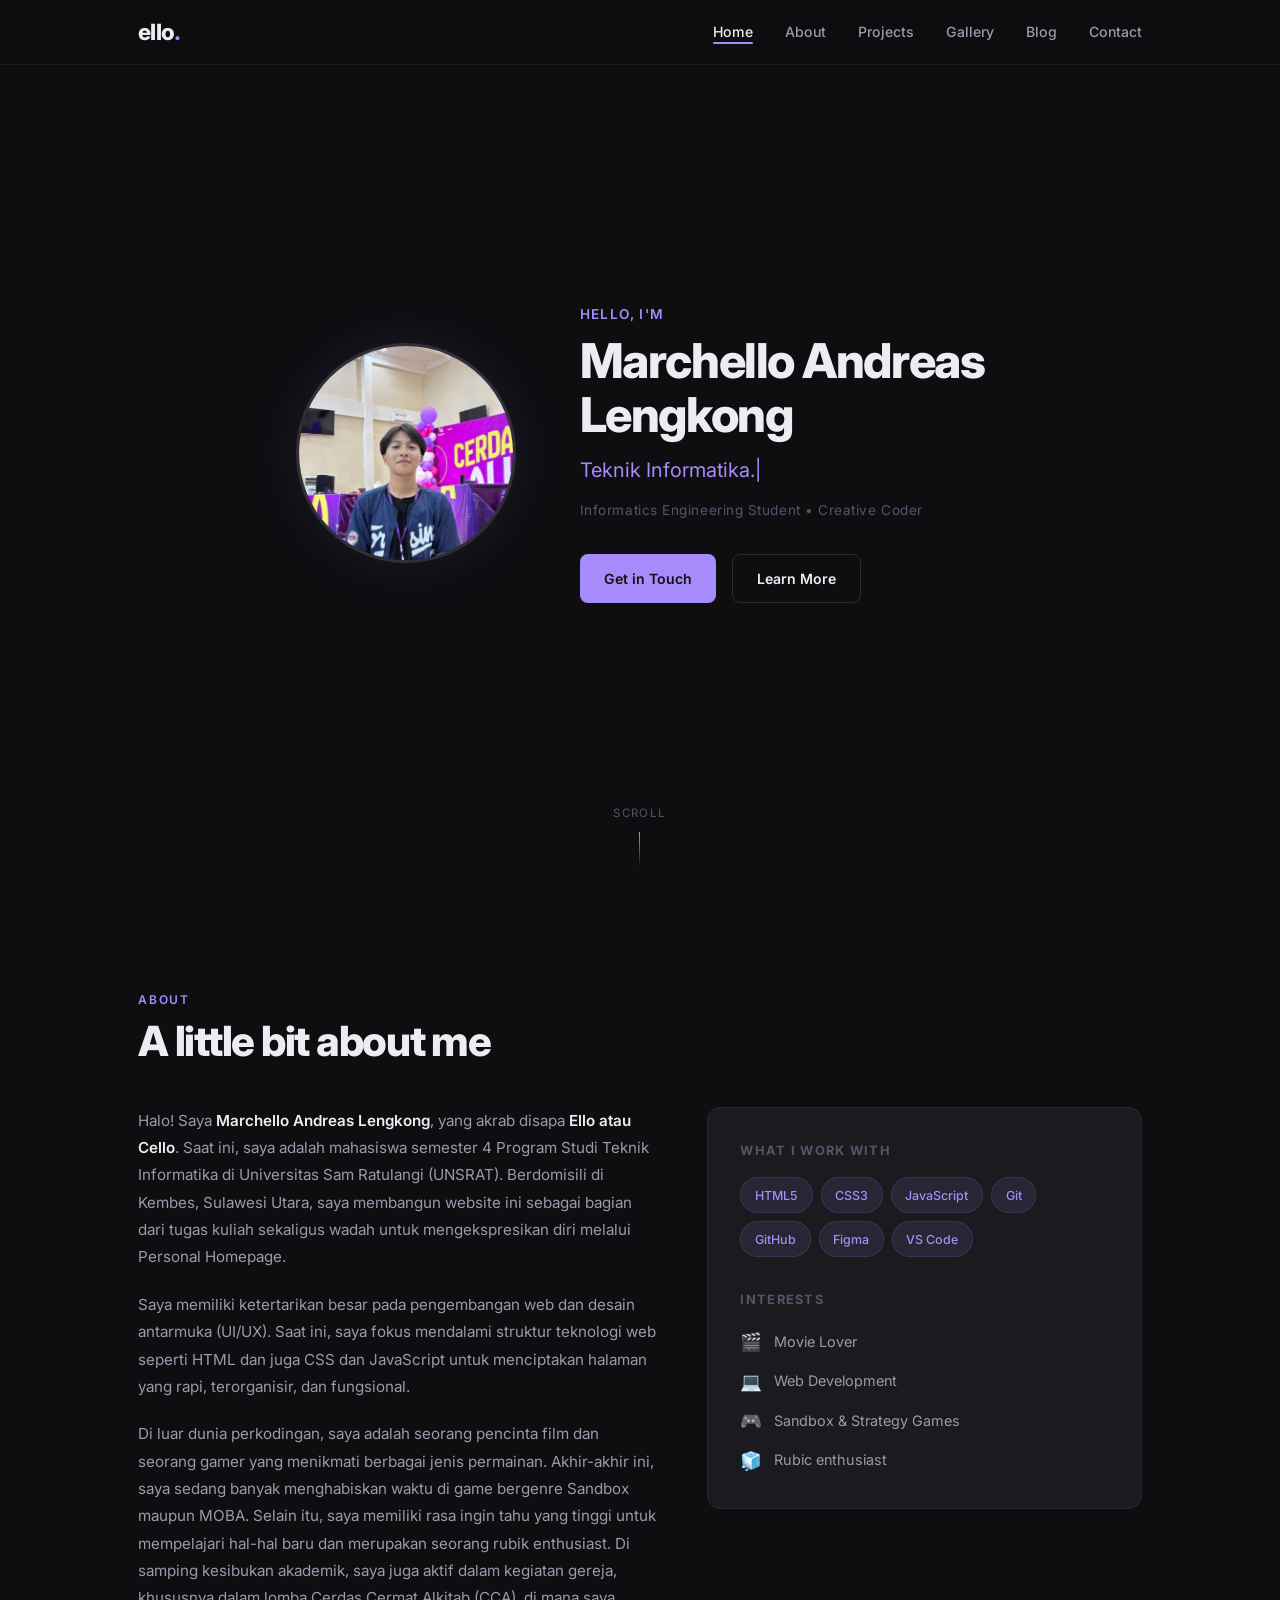
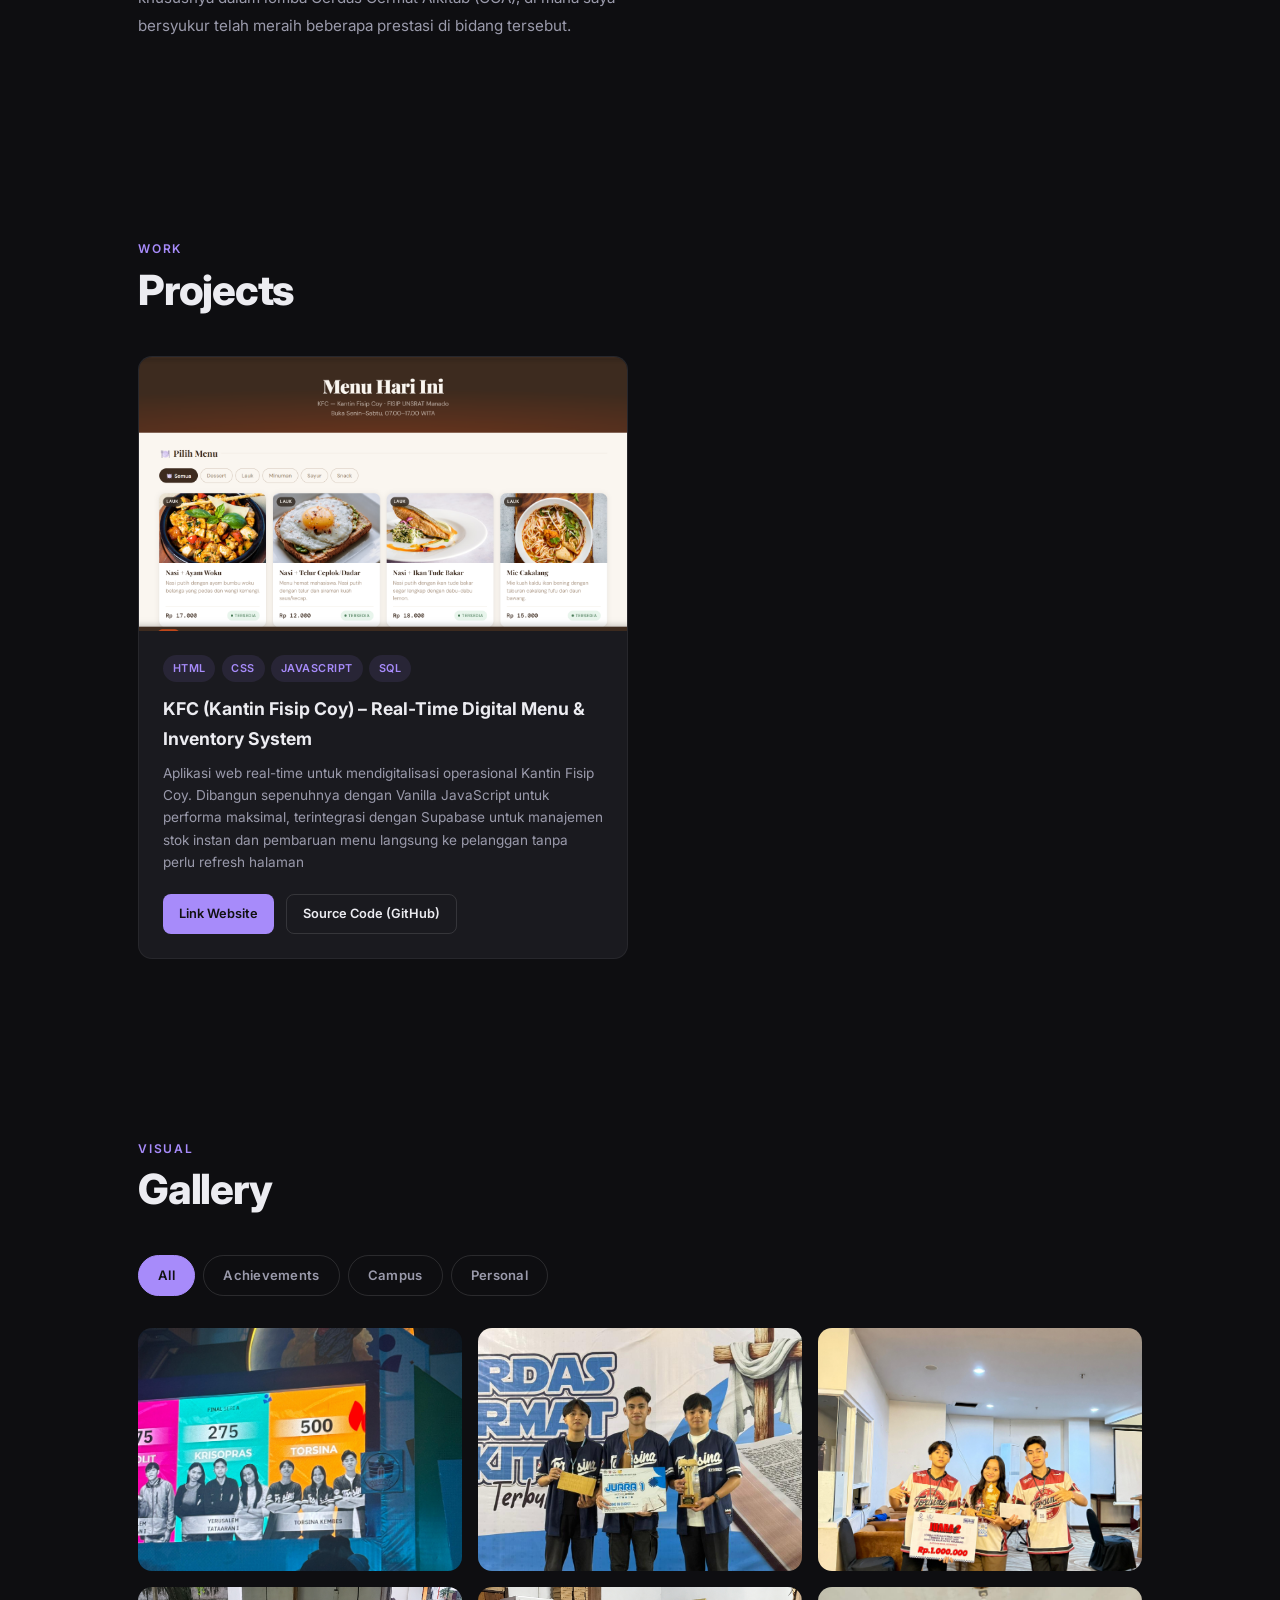
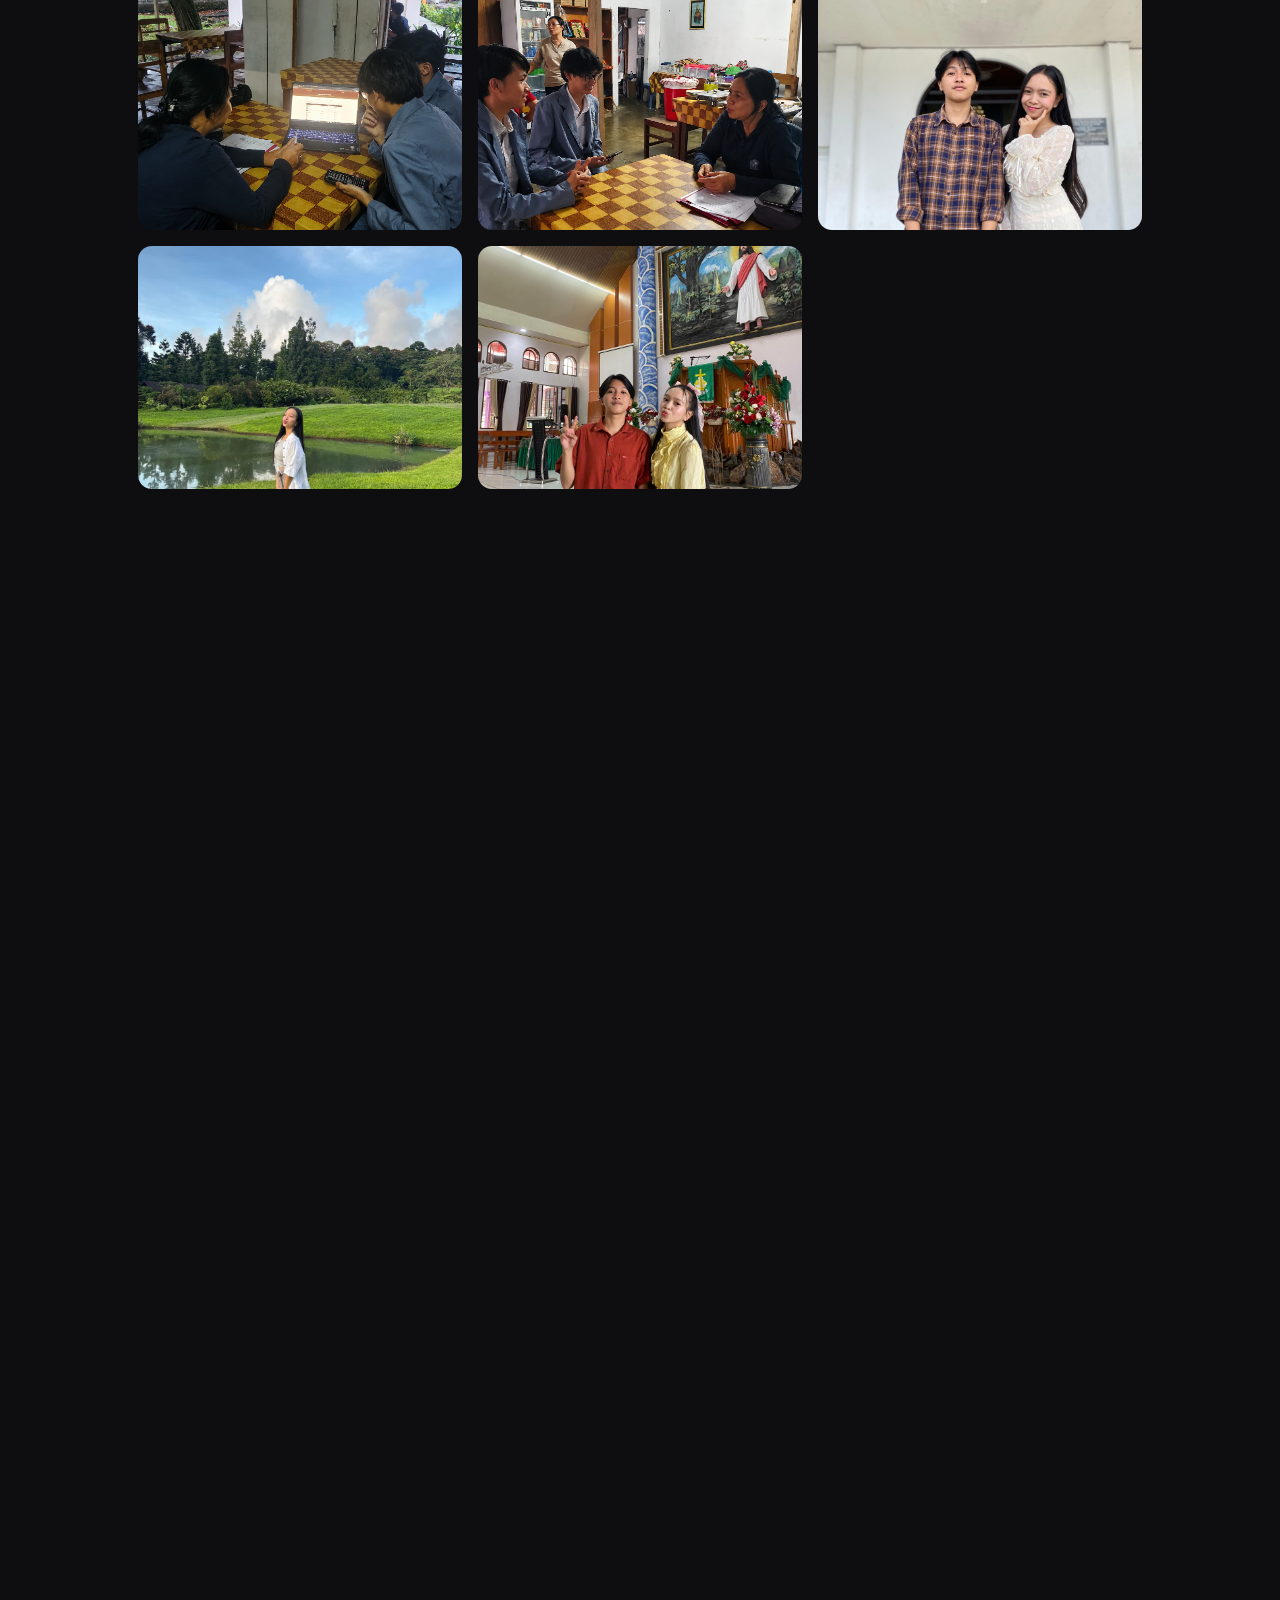
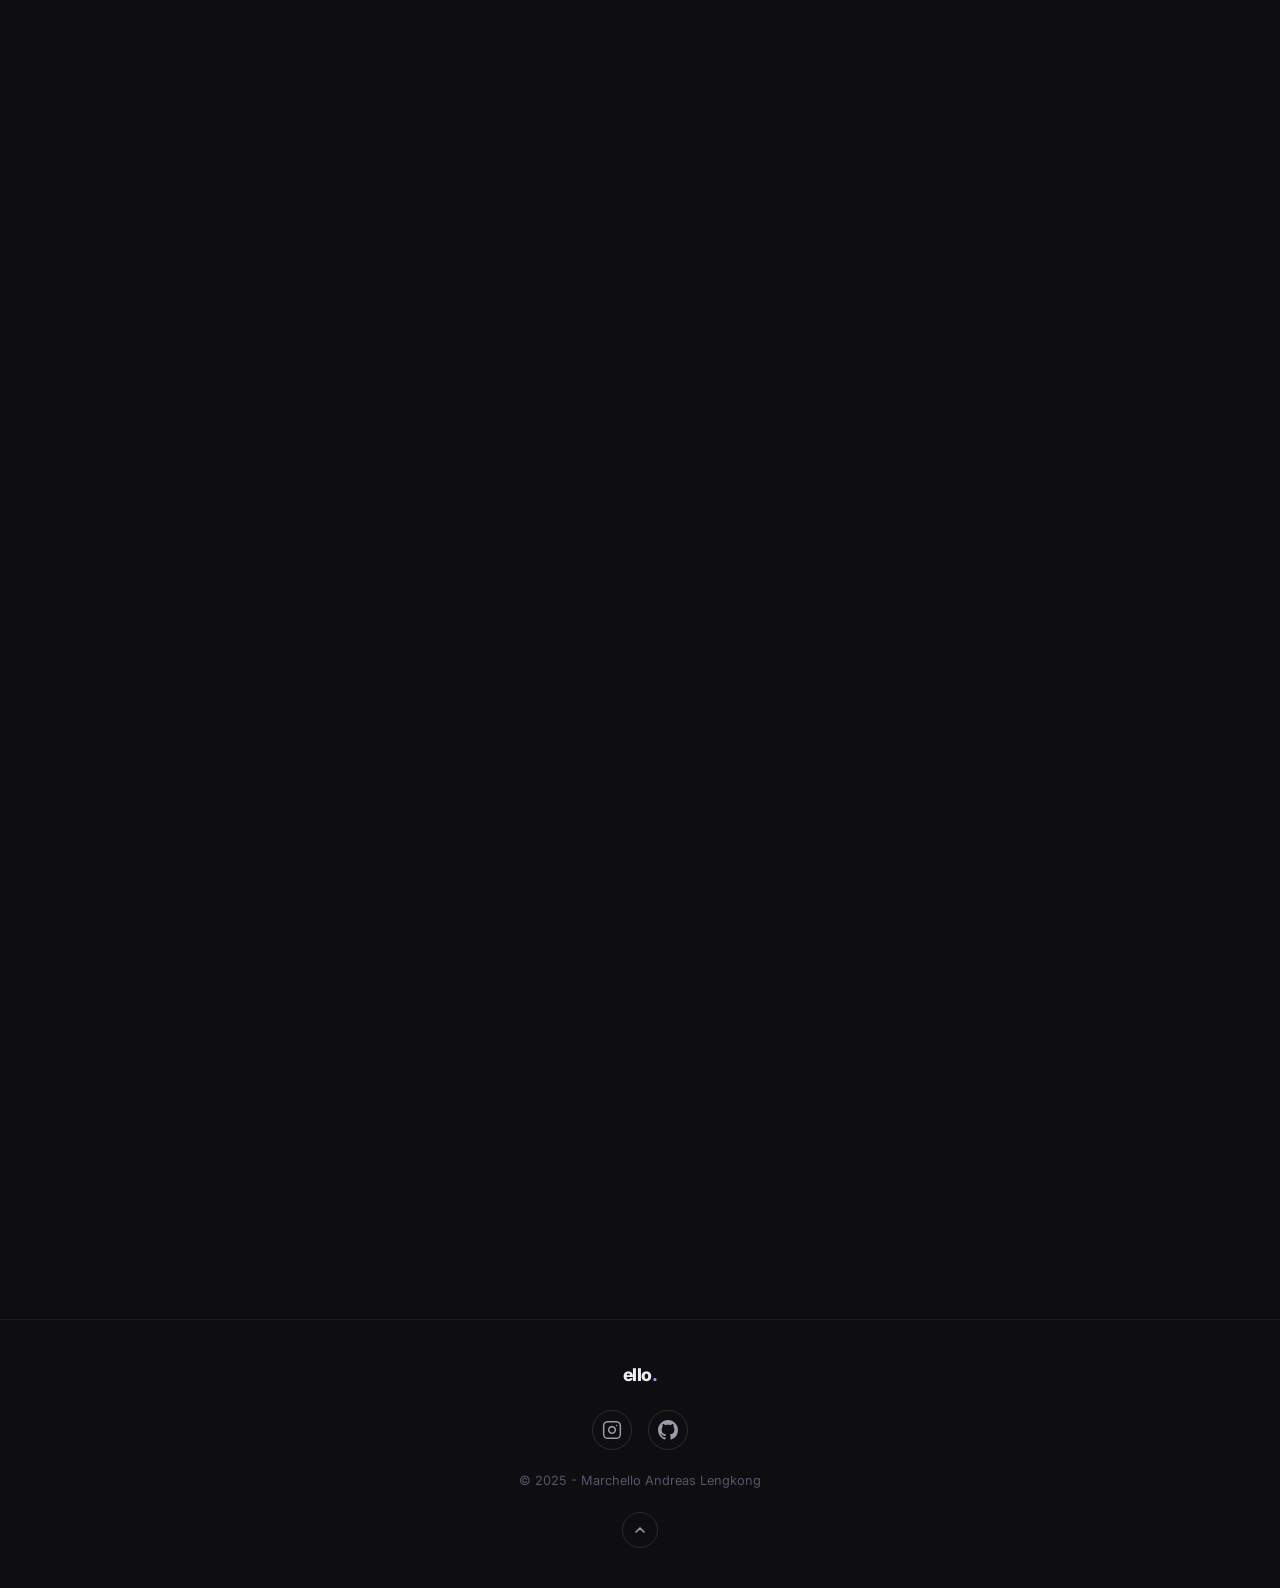
==== commit 2408301b: "revisi bagian source code project" ====
--- a/index.html
+++ b/index.html
@@ -191,7 +191,8 @@
             <div class="project-card-links">
               <a href="https://kantinfisipcoy.netlify.app/" class="btn btn-sm btn-primary" target="_blank"
                 rel="noopener">Link Website</a>
-              <a href="#" class="btn btn-sm btn-outline" target="_blank" rel="noopener">Source Code</a>
+              <a href="https://github.com/ellolengkong/KantinFisipCoy" class="btn btn-sm btn-outline" target="_blank"
+                rel="noopener">Source Code (GitHub)</a>
             </div>
           </div>
         </article>
@@ -493,7 +494,7 @@
         </a>
       </div>
 
-      <p class="footer-copy">&copy; 2025 Marchello Andreas Lengkong. Built with vanilla HTML, CSS &amp; JS.</p>
+      <p class="footer-copy">&copy; 2025 - Marchello Andreas Lengkong</p>
 
       <button class="back-to-top" id="back-to-top" aria-label="Back to top">
         <svg viewBox="0 0 24 24" fill="none" stroke="currentColor" stroke-width="2.5" stroke-linecap="round"
